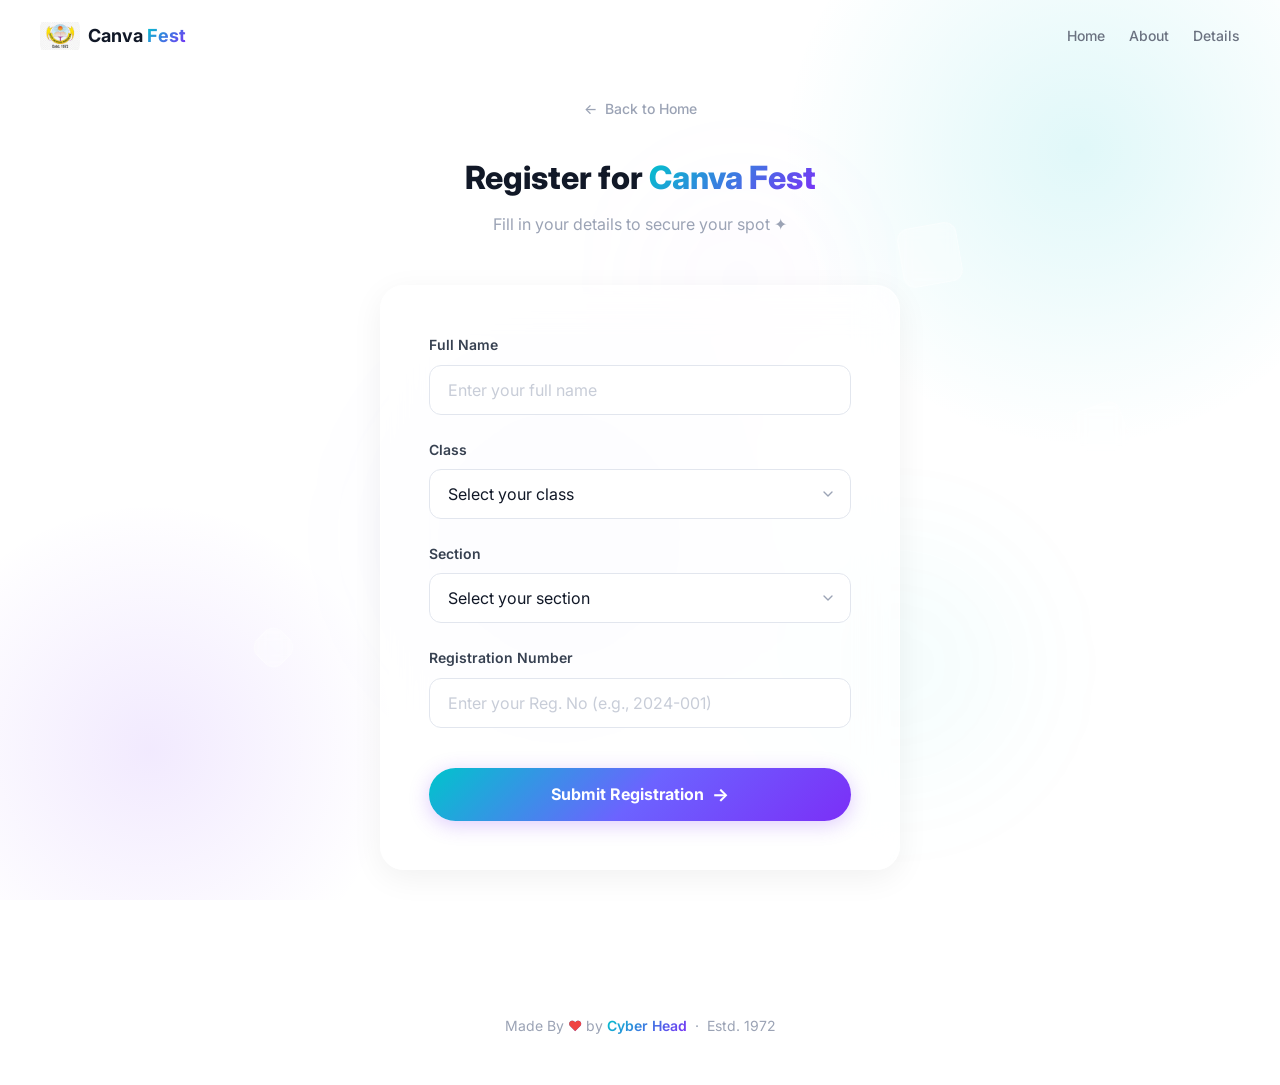
==== register.html @ a8e180ab "First Step, Uploaded Files on Git" ====
<!DOCTYPE html>
<html lang="en">
<head>
  <meta charset="UTF-8">
  <meta name="viewport" content="width=device-width, initial-scale=1.0">
  <meta name="description" content="Register for Canva Fest 2026. Fill in your details and secure your spot in the biggest design event of the year.">
  <title>Register — Canva Fest 2026</title>
  <link rel="icon" href="assets/Canva.png" type="image/png">
  <link rel="stylesheet" href="style.css">
</head>
<body>

  
  <div class="skeleton-wrapper" id="skeletonLoader">
    <div class="skeleton-pulse">
      <div class="skeleton-logo"></div>
    </div>
    <div class="skeleton-bar skeleton-bar--lg"></div>
    <div class="skeleton-bar skeleton-bar--md"></div>
    <div class="skeleton-bar skeleton-bar--sm"></div>
  </div>

  
  <div class="mesh-bg">
    <div class="mesh-orb mesh-orb--1"></div>
    <div class="mesh-orb mesh-orb--2"></div>
    <div class="mesh-orb mesh-orb--3"></div>
  </div>

  <div class="glass-shards">
    <div class="glass-shard glass-shard--1"></div>
    <div class="glass-shard glass-shard--2"></div>
    <div class="glass-shard glass-shard--3"></div>
    <div class="glass-shard glass-shard--4"></div>
    <div class="glass-shard glass-shard--5"></div>
  </div>

  
  <nav class="nav" id="mainNav">
    <div class="nav__inner">
      <a href="index.html" class="nav__brand">
        <img src="assets/Logo.png" alt="School Logo" class="nav__logo">
        <div class="nav__title">Canva <span>Fest</span></div>
      </a>
      <ul class="nav__links">
        <li><a href="index.html" class="nav__link">Home</a></li>
        <li><a href="index.html#about" class="nav__link">About</a></li>
        <li><a href="index.html#details" class="nav__link">Details</a></li>
      </ul>
    </div>
  </nav>

  
  <section class="register-page">
    <div class="register__container">

      
      <div class="register__header fade-in">
        <a href="index.html" class="register__back">
          <span class="register__back-icon">←</span>
          Back to Home
        </a>
        <h1 class="register__title">Register for <span style="background: var(--canva-gradient-text); -webkit-background-clip: text; -webkit-text-fill-color: transparent; background-clip: text;">Canva Fest</span></h1>
        <p class="register__subtitle">Fill in your details to secure your spot ✦</p>
      </div>

      
      <div class="glass-card glass-card--strong register__form-card fade-in fade-in-delay-1" id="formCard">
        <form id="registerForm" novalidate>

          
          <div class="form-group">
            <label class="form-group__label" for="studentName">Full Name</label>
            <input 
              type="text" 
              id="studentName" 
              class="form-group__input" 
              placeholder="Enter your full name"
              autocomplete="name"
              required
            >
            <p class="form-group__error" id="nameError">Please enter your full name</p>
          </div>

          
          <div class="form-group">
            <label class="form-group__label" for="studentClass">Class</label>
            <select id="studentClass" class="form-group__select" required>
              <option value="">Select your class</option>
              <option value="6">Class 6</option>
              <option value="7">Class 7</option>
              <option value="8">Class 8</option>
              <option value="9">Class 9</option>
              <option value="10">Class 10</option>
              <option value="11">Class 11</option>
              <option value="12">Class 12</option>
            </select>
            <p class="form-group__error" id="classError">Please select your class</p>
          </div>

          
          <div class="form-group">
            <label class="form-group__label" for="studentSection">Section</label>
            <select id="studentSection" class="form-group__select" required>
              <option value="">Select your section</option>
              <option value="A">Section A</option>
              <option value="B">Section B</option>
              <option value="C">Section C</option>
              <option value="D">Section D</option>
            </select>
            <p class="form-group__error" id="sectionError">Please select your section</p>
          </div>

          
          <div class="form-group">
            <label class="form-group__label" for="studentRegNo">Registration Number</label>
            <input 
              type="text" 
              id="studentRegNo" 
              class="form-group__input" 
              placeholder="Enter your Reg. No (e.g., 2024-001)"
              required
            >
            <p class="form-group__error" id="regNoError">Please enter your registration number</p>
          </div>

          
          <button type="submit" class="btn btn--primary btn--submit" id="submitBtn">
            Submit Registration
            <span class="btn__icon">→</span>
          </button>

        </form>
      </div>

      
      <div class="glass-card glass-card--strong success-card" id="successCard">
        <div class="success__checkmark">✓</div>
        <h2 class="success__title">You're Registered! 🎉</h2>
        <p class="success__message">
          Welcome aboard! Your registration for Canva Fest 2026 has been recorded. 
          Get ready to unleash your creativity.
        </p>

        <div class="success__details">
          <div class="success__detail-row">
            <span class="success__detail-label">Name</span>
            <span class="success__detail-value" id="successName">—</span>
          </div>
          <div class="success__detail-row">
            <span class="success__detail-label">Class</span>
            <span class="success__detail-value" id="successClass">—</span>
          </div>
          <div class="success__detail-row">
            <span class="success__detail-label">Section</span>
            <span class="success__detail-value" id="successSection">—</span>
          </div>
          <div class="success__detail-row">
            <span class="success__detail-label">Reg. No</span>
            <span class="success__detail-value" id="successRegNo">—</span>
          </div>
        </div>

        <a href="index.html" class="btn btn--glass" style="width: 100%; justify-content: center;">
          ← Back to Home
        </a>
      </div>

    </div>
  </section>

  
  <footer class="footer" style="margin-top: 0;">
    <p class="footer__text">
      Made By <span class="heart">♥</span> by <span>Cyber Head</span> &nbsp;·&nbsp; Estd. 1972
    </p>
  </footer>

  <script src="script.js"></script>
</body>
</html>
---- style.css ----
@import url('https://fonts.googleapis.com/css2?family=Inter:wght@300;400;500;600;700;800;900&display=swap');

:root {
  
  --white: #ffffff;
  --white-soft: #f8f9fc;
  --white-muted: #eef1f6;
  --gray-100: #f1f3f8;
  --gray-200: #e2e6ee;
  --gray-300: #c8cdd8;
  --gray-400: #9ba3b5;
  --gray-500: #6b7280;
  --gray-700: #374151;
  --gray-900: #111827;

  --canva-teal: #00c4cc;
  --canva-cyan: #23b5d3;
  --canva-blue: #6c63ff;
  --canva-purple: #7b2ff7;
  --canva-violet: #8b5cf6;
  --canva-pink: #c084fc;
  --canva-gradient: linear-gradient(135deg, #00c4cc 0%, #6c63ff 50%, #7b2ff7 100%);
  --canva-gradient-soft: linear-gradient(135deg, rgba(0, 196, 204, 0.15) 0%, rgba(108, 99, 255, 0.15) 50%, rgba(123, 47, 247, 0.15) 100%);
  --canva-gradient-text: linear-gradient(135deg, #00c4cc 0%, #7b2ff7 100%);

  
  --glass-bg: rgba(255, 255, 255, 0.45);
  --glass-bg-strong: rgba(255, 255, 255, 0.65);
  --glass-bg-subtle: rgba(255, 255, 255, 0.25);
  --glass-border: rgba(255, 255, 255, 0.5);
  --glass-border-strong: rgba(255, 255, 255, 0.7);
  --glass-shadow: 0 8px 32px rgba(0, 0, 0, 0.06);
  --glass-shadow-lg: 0 16px 48px rgba(0, 0, 0, 0.08);
  --glass-shadow-xl: 0 24px 64px rgba(0, 0, 0, 0.1);
  --glass-blur: blur(20px);
  --glass-blur-strong: blur(30px);

  
  --space-xs: 0.25rem;
  --space-sm: 0.5rem;
  --space-md: 1rem;
  --space-lg: 1.5rem;
  --space-xl: 2rem;
  --space-2xl: 3rem;
  --space-3xl: 4rem;
  --space-4xl: 6rem;

  
  --radius-sm: 8px;
  --radius-md: 12px;
  --radius-lg: 16px;
  --radius-xl: 24px;
  --radius-2xl: 32px;
  --radius-full: 9999px;

  
  --transition-fast: 0.2s cubic-bezier(0.4, 0, 0.2, 1);
  --transition-base: 0.3s cubic-bezier(0.4, 0, 0.2, 1);
  --transition-slow: 0.5s cubic-bezier(0.4, 0, 0.2, 1);
  --transition-spring: 0.6s cubic-bezier(0.34, 1.56, 0.64, 1);

  
  --font-family: 'Inter', -apple-system, BlinkMacSystemFont, 'Segoe UI', sans-serif;
  --font-size-xs: 0.75rem;
  --font-size-sm: 0.875rem;
  --font-size-base: 1rem;
  --font-size-lg: 1.125rem;
  --font-size-xl: 1.25rem;
  --font-size-2xl: 1.5rem;
  --font-size-3xl: 2rem;
  --font-size-4xl: 2.5rem;
  --font-size-5xl: 3.5rem;
  --font-size-6xl: 4.5rem;
}

*,
*::before,
*::after {
  box-sizing: border-box;
  margin: 0;
  padding: 0;
}

html {
  scroll-behavior: smooth;
  -webkit-font-smoothing: antialiased;
  -moz-osx-font-smoothing: grayscale;
}

body {
  font-family: var(--font-family);
  font-size: var(--font-size-base);
  line-height: 1.6;
  color: var(--gray-700);
  background: var(--white);
  overflow-x: hidden;
  min-height: 100vh;
}

img {
  max-width: 100%;
  height: auto;
  display: block;
}

a {
  text-decoration: none;
  color: inherit;
  transition: color var(--transition-fast);
}

button {
  font-family: var(--font-family);
  cursor: pointer;
  border: none;
  outline: none;
}

input, select, textarea {
  font-family: var(--font-family);
  outline: none;
}

.mesh-bg {
  position: fixed;
  inset: 0;
  z-index: -2;
  background: var(--white);
  overflow: hidden;
}

.mesh-bg::before {
  content: '';
  position: absolute;
  width: 600px;
  height: 600px;
  border-radius: 50%;
  background: radial-gradient(circle, rgba(0, 196, 204, 0.12) 0%, transparent 70%);
  top: -150px;
  right: -100px;
  animation: meshFloat1 20s ease-in-out infinite;
}

.mesh-bg::after {
  content: '';
  position: absolute;
  width: 500px;
  height: 500px;
  border-radius: 50%;
  background: radial-gradient(circle, rgba(123, 47, 247, 0.1) 0%, transparent 70%);
  bottom: -100px;
  left: -100px;
  animation: meshFloat2 25s ease-in-out infinite;
}

.mesh-orb {
  position: absolute;
  border-radius: 50%;
  filter: blur(60px);
  opacity: 0.5;
  animation: meshFloat3 18s ease-in-out infinite;
}

.mesh-orb--1 {
  width: 350px;
  height: 350px;
  background: rgba(108, 99, 255, 0.08);
  top: 40%;
  left: 30%;
}

.mesh-orb--2 {
  width: 250px;
  height: 250px;
  background: rgba(0, 196, 204, 0.08);
  top: 60%;
  right: 20%;
  animation-delay: -5s;
  animation-duration: 22s;
}

.mesh-orb--3 {
  width: 200px;
  height: 200px;
  background: rgba(192, 132, 252, 0.06);
  top: 20%;
  left: 50%;
  animation-delay: -10s;
  animation-duration: 28s;
}

@keyframes meshFloat1 {
  0%, 100% { transform: translate(0, 0) scale(1); }
  33% { transform: translate(50px, 80px) scale(1.1); }
  66% { transform: translate(-30px, 40px) scale(0.95); }
}

@keyframes meshFloat2 {
  0%, 100% { transform: translate(0, 0) scale(1); }
  33% { transform: translate(-40px, -60px) scale(1.05); }
  66% { transform: translate(60px, -20px) scale(0.9); }
}

@keyframes meshFloat3 {
  0%, 100% { transform: translate(0, 0); }
  25% { transform: translate(30px, -40px); }
  50% { transform: translate(-20px, 30px); }
  75% { transform: translate(40px, 20px); }
}

.glass-shards {
  position: fixed;
  inset: 0;
  z-index: -1;
  pointer-events: none;
  overflow: hidden;
}

.glass-shard {
  position: absolute;
  background: rgba(255, 255, 255, 0.3);
  backdrop-filter: blur(8px);
  -webkit-backdrop-filter: blur(8px);
  border: 1px solid rgba(255, 255, 255, 0.4);
  border-radius: var(--radius-md);
}

.glass-shard--1 {
  width: 80px;
  height: 80px;
  top: 15%;
  left: 8%;
  transform: rotate(15deg);
  animation: shardFloat 12s ease-in-out infinite;
}

.glass-shard--2 {
  width: 50px;
  height: 50px;
  top: 45%;
  right: 12%;
  transform: rotate(-20deg);
  animation: shardFloat 15s ease-in-out infinite reverse;
  animation-delay: -3s;
}

.glass-shard--3 {
  width: 35px;
  height: 35px;
  top: 70%;
  left: 20%;
  transform: rotate(45deg);
  animation: shardFloat 10s ease-in-out infinite;
  animation-delay: -6s;
}

.glass-shard--4 {
  width: 60px;
  height: 60px;
  top: 25%;
  right: 25%;
  transform: rotate(-10deg);
  animation: shardFloat 18s ease-in-out infinite reverse;
  animation-delay: -2s;
}

.glass-shard--5 {
  width: 45px;
  height: 45px;
  bottom: 20%;
  right: 8%;
  transform: rotate(30deg);
  animation: shardFloat 14s ease-in-out infinite;
  animation-delay: -8s;
}

@keyframes shardFloat {
  0%, 100% { transform: translateY(0) rotate(15deg); opacity: 0.3; }
  50% { transform: translateY(-30px) rotate(25deg); opacity: 0.6; }
}

.glass-card {
  background: var(--glass-bg);
  backdrop-filter: var(--glass-blur);
  -webkit-backdrop-filter: var(--glass-blur);
  border: 1px solid var(--glass-border);
  border-radius: var(--radius-xl);
  box-shadow: var(--glass-shadow);
  transition: transform var(--transition-base), box-shadow var(--transition-base);
}

.glass-card:hover {
  transform: translateY(-4px);
  box-shadow: var(--glass-shadow-lg);
}

.glass-card--strong {
  background: var(--glass-bg-strong);
  border-color: var(--glass-border-strong);
}

.glass-card--subtle {
  background: var(--glass-bg-subtle);
}

.skeleton-wrapper {
  position: fixed;
  inset: 0;
  z-index: 9999;
  background: var(--white);
  display: flex;
  align-items: center;
  justify-content: center;
  flex-direction: column;
  gap: var(--space-xl);
  transition: opacity 0.6s ease, visibility 0.6s ease;
}

.skeleton-wrapper.loaded {
  opacity: 0;
  visibility: hidden;
  pointer-events: none;
}

.skeleton-logo {
  width: 80px;
  height: 80px;
  border-radius: var(--radius-xl);
  background: var(--gray-100);
  position: relative;
  overflow: hidden;
}

.skeleton-bar {
  height: 16px;
  border-radius: var(--radius-full);
  background: var(--gray-100);
  position: relative;
  overflow: hidden;
}

.skeleton-bar--lg {
  width: 280px;
}

.skeleton-bar--md {
  width: 200px;
}

.skeleton-bar--sm {
  width: 140px;
}

.skeleton-logo::after,
.skeleton-bar::after {
  content: '';
  position: absolute;
  inset: 0;
  background: linear-gradient(
    90deg,
    transparent 0%,
    rgba(0, 196, 204, 0.08) 40%,
    rgba(123, 47, 247, 0.08) 60%,
    transparent 100%
  );
  animation: shimmer 1.8s ease-in-out infinite;
}

@keyframes shimmer {
  0% { transform: translateX(-100%); }
  100% { transform: translateX(100%); }
}

.skeleton-pulse {
  width: 120px;
  height: 120px;
  border-radius: 50%;
  position: relative;
  display: flex;
  align-items: center;
  justify-content: center;
}

.skeleton-pulse::before,
.skeleton-pulse::after {
  content: '';
  position: absolute;
  border-radius: 50%;
  border: 2px solid var(--canva-teal);
  opacity: 0;
  animation: pulseRing 2s ease-out infinite;
}

.skeleton-pulse::before {
  inset: 0;
}

.skeleton-pulse::after {
  inset: -10px;
  animation-delay: 0.5s;
}

@keyframes pulseRing {
  0% { transform: scale(0.8); opacity: 0.8; }
  100% { transform: scale(1.3); opacity: 0; }
}

.nav {
  position: fixed;
  top: 0;
  left: 0;
  right: 0;
  z-index: 1000;
  padding: var(--space-md) var(--space-xl);
  transition: background var(--transition-base), backdrop-filter var(--transition-base), box-shadow var(--transition-base);
}

.nav.scrolled {
  background: var(--glass-bg-strong);
  backdrop-filter: var(--glass-blur);
  -webkit-backdrop-filter: var(--glass-blur);
  border-bottom: 1px solid var(--glass-border);
  box-shadow: 0 4px 20px rgba(0, 0, 0, 0.04);
}

.nav__inner {
  max-width: 1200px;
  margin: 0 auto;
  display: flex;
  align-items: center;
  justify-content: space-between;
}

.nav__brand {
  display: flex;
  align-items: center;
  gap: var(--space-sm);
}

.nav__logo {
  width: 40px;
  height: 40px;
  border-radius: var(--radius-md);
  object-fit: contain;
}

.nav__title {
  font-size: var(--font-size-lg);
  font-weight: 700;
  color: var(--gray-900);
}

.nav__title span {
  background: var(--canva-gradient-text);
  -webkit-background-clip: text;
  -webkit-text-fill-color: transparent;
  background-clip: text;
}

.nav__links {
  display: flex;
  align-items: center;
  gap: var(--space-lg);
  list-style: none;
}

.nav__link {
  font-size: var(--font-size-sm);
  font-weight: 500;
  color: var(--gray-500);
  transition: color var(--transition-fast);
  position: relative;
}

.nav__link::after {
  content: '';
  position: absolute;
  bottom: -4px;
  left: 0;
  width: 0;
  height: 2px;
  background: var(--canva-gradient);
  border-radius: var(--radius-full);
  transition: width var(--transition-base);
}

.nav__link:hover {
  color: var(--gray-900);
}

.nav__link:hover::after {
  width: 100%;
}

.hero {
  min-height: 100vh;
  display: flex;
  align-items: center;
  justify-content: center;
  padding: var(--space-4xl) var(--space-xl);
  position: relative;
}

.hero__content {
  text-align: center;
  max-width: 700px;
  z-index: 1;
}

.hero__logos {
  display: flex;
  align-items: center;
  justify-content: center;
  gap: var(--space-lg);
  margin-bottom: var(--space-2xl);
}

.hero__logo-img {
  width: 72px;
  height: 72px;
  object-fit: contain;
  border-radius: var(--radius-lg);
  transition: transform var(--transition-spring);
}

.hero__logo-img:hover {
  transform: scale(1.1) rotate(-3deg);
}

.hero__logo-divider {
  width: 2px;
  height: 40px;
  background: var(--glass-border);
  border-radius: var(--radius-full);
}

.hero__badge {
  display: inline-flex;
  align-items: center;
  gap: var(--space-sm);
  padding: var(--space-xs) var(--space-md);
  background: var(--glass-bg);
  backdrop-filter: var(--glass-blur);
  -webkit-backdrop-filter: var(--glass-blur);
  border: 1px solid var(--glass-border);
  border-radius: var(--radius-full);
  font-size: var(--font-size-sm);
  font-weight: 500;
  color: var(--canva-purple);
  margin-bottom: var(--space-lg);
}

.hero__badge-dot {
  width: 8px;
  height: 8px;
  border-radius: 50%;
  background: var(--canva-teal);
  animation: dotPulse 2s ease-in-out infinite;
}

@keyframes dotPulse {
  0%, 100% { opacity: 1; transform: scale(1); }
  50% { opacity: 0.5; transform: scale(0.8); }
}

.hero__title {
  font-size: var(--font-size-6xl);
  font-weight: 900;
  line-height: 1.05;
  color: var(--gray-900);
  margin-bottom: var(--space-lg);
  letter-spacing: -0.03em;
}

.hero__title--gradient {
  background: var(--canva-gradient-text);
  -webkit-background-clip: text;
  -webkit-text-fill-color: transparent;
  background-clip: text;
}

.hero__subtitle {
  font-size: var(--font-size-lg);
  color: var(--gray-500);
  line-height: 1.7;
  margin-bottom: var(--space-2xl);
  max-width: 540px;
  margin-left: auto;
  margin-right: auto;
}

.btn {
  display: inline-flex;
  align-items: center;
  justify-content: center;
  gap: var(--space-sm);
  padding: 14px 32px;
  font-size: var(--font-size-base);
  font-weight: 600;
  border-radius: var(--radius-full);
  transition: all var(--transition-base);
  position: relative;
  overflow: hidden;
}

.btn--primary {
  background: var(--canva-gradient);
  color: var(--white);
  box-shadow: 0 4px 20px rgba(123, 47, 247, 0.25);
}

.btn--primary:hover {
  transform: translateY(-2px);
  box-shadow: 0 8px 30px rgba(123, 47, 247, 0.35);
}

.btn--primary:active {
  transform: translateY(0);
}

.btn--primary::after {
  content: '';
  position: absolute;
  width: 0;
  height: 0;
  border-radius: 50%;
  background: rgba(255, 255, 255, 0.25);
  transition: width 0.6s ease, height 0.6s ease, opacity 0.6s ease;
  transform: translate(-50%, -50%);
  opacity: 0;
}

.btn--primary.ripple::after {
  width: 300px;
  height: 300px;
  opacity: 0;
}

.btn--glass {
  background: var(--glass-bg-strong);
  backdrop-filter: var(--glass-blur);
  -webkit-backdrop-filter: var(--glass-blur);
  border: 1px solid var(--glass-border);
  color: var(--gray-700);
}

.btn--glass:hover {
  background: var(--glass-bg);
  transform: translateY(-2px);
  box-shadow: var(--glass-shadow);
}

.btn__icon {
  font-size: var(--font-size-lg);
  transition: transform var(--transition-fast);
}

.btn:hover .btn__icon {
  transform: translateX(3px);
}

.section {
  padding: var(--space-4xl) var(--space-xl);
  max-width: 1200px;
  margin: 0 auto;
}

.section__header {
  text-align: center;
  margin-bottom: var(--space-3xl);
}

.section__label {
  display: inline-flex;
  align-items: center;
  gap: var(--space-sm);
  padding: var(--space-xs) var(--space-md);
  background: var(--canva-gradient-soft);
  border-radius: var(--radius-full);
  font-size: var(--font-size-sm);
  font-weight: 600;
  color: var(--canva-purple);
  margin-bottom: var(--space-md);
  border: 1px solid rgba(123, 47, 247, 0.1);
}

.section__title {
  font-size: var(--font-size-4xl);
  font-weight: 800;
  color: var(--gray-900);
  line-height: 1.2;
  letter-spacing: -0.02em;
}

.section__description {
  font-size: var(--font-size-lg);
  color: var(--gray-500);
  max-width: 560px;
  margin: var(--space-md) auto 0;
  line-height: 1.7;
}

.about__card {
  padding: var(--space-3xl);
  display: flex;
  align-items: center;
  gap: var(--space-3xl);
}

.about__image-wrapper {
  flex-shrink: 0;
  width: 200px;
  height: 200px;
  display: flex;
  align-items: center;
  justify-content: center;
  background: var(--canva-gradient-soft);
  border-radius: var(--radius-2xl);
  border: 1px solid rgba(0, 196, 204, 0.15);
}

.about__image {
  width: 140px;
  height: 140px;
  object-fit: contain;
}

.about__text {
  flex: 1;
}

.about__text h3 {
  font-size: var(--font-size-2xl);
  font-weight: 700;
  color: var(--gray-900);
  margin-bottom: var(--space-md);
}

.about__text p {
  color: var(--gray-500);
  line-height: 1.8;
  margin-bottom: var(--space-md);
}

.about__text p:last-child {
  margin-bottom: 0;
}

.details__grid {
  display: grid;
  grid-template-columns: repeat(auto-fit, minmax(250px, 1fr));
  gap: var(--space-lg);
}

.detail-card {
  padding: var(--space-2xl);
  text-align: center;
}

.detail-card__icon {
  width: 56px;
  height: 56px;
  border-radius: var(--radius-lg);
  background: var(--canva-gradient-soft);
  display: flex;
  align-items: center;
  justify-content: center;
  font-size: 24px;
  margin: 0 auto var(--space-lg);
  border: 1px solid rgba(0, 196, 204, 0.12);
}

.detail-card__title {
  font-size: var(--font-size-sm);
  font-weight: 600;
  color: var(--gray-400);
  text-transform: uppercase;
  letter-spacing: 0.08em;
  margin-bottom: var(--space-sm);
}

.detail-card__value {
  font-size: var(--font-size-xl);
  font-weight: 700;
  color: var(--gray-900);
}

.teammates__card {
  padding: var(--space-3xl);
  display: flex;
  align-items: center;
  gap: var(--space-3xl);
  flex-direction: row-reverse;
}

.teammates__image-wrapper {
  flex-shrink: 0;
  width: 220px;
  display: flex;
  align-items: center;
  justify-content: center;
}

.teammates__image {
  width: 200px;
  height: auto;
  filter: drop-shadow(0 8px 24px rgba(0, 0, 0, 0.08));
  transition: transform var(--transition-spring);
}

.teammates__image:hover {
  transform: scale(1.05);
}

.teammates__text {
  flex: 1;
}

.teammates__text h3 {
  font-size: var(--font-size-2xl);
  font-weight: 700;
  color: var(--gray-900);
  margin-bottom: var(--space-md);
}

.teammates__text p {
  color: var(--gray-500);
  line-height: 1.8;
  margin-bottom: var(--space-xl);
}

.footer {
  padding: var(--space-2xl) var(--space-xl);
  text-align: center;
  border-top: 1px solid var(--glass-border);
  margin-top: var(--space-4xl);
}

.footer__text {
  font-size: var(--font-size-sm);
  color: var(--gray-400);
}

.footer__text span {
  background: var(--canva-gradient-text);
  -webkit-background-clip: text;
  -webkit-text-fill-color: transparent;
  background-clip: text;
  font-weight: 600;
}

.footer__text .heart {
  color: #ef4444;
  -webkit-text-fill-color: #ef4444;
  display: inline;
  animation: heartbeat 1.5s ease-in-out infinite;
}

@keyframes heartbeat {
  0%, 100% { transform: scale(1); }
  50% { transform: scale(1.15); }
}

.register-page {
  min-height: 100vh;
  display: flex;
  align-items: center;
  justify-content: center;
  padding: var(--space-4xl) var(--space-xl);
}

.register__container {
  width: 100%;
  max-width: 520px;
}

.register__header {
  text-align: center;
  margin-bottom: var(--space-2xl);
}

.register__back {
  display: inline-flex;
  align-items: center;
  gap: var(--space-sm);
  font-size: var(--font-size-sm);
  font-weight: 500;
  color: var(--gray-400);
  margin-bottom: var(--space-xl);
  transition: color var(--transition-fast);
}

.register__back:hover {
  color: var(--gray-700);
}

.register__back-icon {
  transition: transform var(--transition-fast);
}

.register__back:hover .register__back-icon {
  transform: translateX(-3px);
}

.register__title {
  font-size: var(--font-size-3xl);
  font-weight: 800;
  color: var(--gray-900);
  margin-bottom: var(--space-sm);
}

.register__subtitle {
  font-size: var(--font-size-base);
  color: var(--gray-400);
}

.register__form-card {
  padding: var(--space-2xl);
}

.form-group {
  margin-bottom: var(--space-lg);
}

.form-group__label {
  display: block;
  font-size: var(--font-size-sm);
  font-weight: 600;
  color: var(--gray-700);
  margin-bottom: var(--space-sm);
}

.form-group__input {
  width: 100%;
  padding: 14px 18px;
  font-size: var(--font-size-base);
  color: var(--gray-900);
  background: rgba(255, 255, 255, 0.6);
  backdrop-filter: blur(10px);
  -webkit-backdrop-filter: blur(10px);
  border: 1.5px solid var(--gray-200);
  border-radius: var(--radius-md);
  transition: all var(--transition-fast);
}

.form-group__input::placeholder {
  color: var(--gray-300);
}

.form-group__input:focus {
  border-color: var(--canva-teal);
  box-shadow: 0 0 0 4px rgba(0, 196, 204, 0.1);
}

.form-group__input.error {
  border-color: #ef4444;
  box-shadow: 0 0 0 4px rgba(239, 68, 68, 0.1);
}

.form-group__error {
  font-size: var(--font-size-xs);
  color: #ef4444;
  margin-top: var(--space-xs);
  display: none;
}

.form-group__error.visible {
  display: block;
}

.form-group__select {
  width: 100%;
  padding: 14px 18px;
  font-size: var(--font-size-base);
  color: var(--gray-900);
  background: rgba(255, 255, 255, 0.6);
  backdrop-filter: blur(10px);
  -webkit-backdrop-filter: blur(10px);
  border: 1.5px solid var(--gray-200);
  border-radius: var(--radius-md);
  transition: all var(--transition-fast);
  appearance: none;
  background-image: url("data:image/svg+xml,%3Csvg xmlns='http://www.w3.org/2000/svg' width='16' height='16' viewBox='0 0 24 24' fill='none' stroke='%239ba3b5' stroke-width='2' stroke-linecap='round' stroke-linejoin='round'%3E%3Cpath d='M6 9l6 6 6-6'/%3E%3C/svg%3E");
  background-repeat: no-repeat;
  background-position: right 14px center;
  cursor: pointer;
}

.form-group__select:focus {
  border-color: var(--canva-teal);
  box-shadow: 0 0 0 4px rgba(0, 196, 204, 0.1);
}

.btn--submit {
  width: 100%;
  padding: 16px;
  margin-top: var(--space-md);
  font-size: var(--font-size-base);
  font-weight: 700;
}

.success-card {
  padding: var(--space-3xl);
  text-align: center;
  display: none;
}

.success-card.visible {
  display: block;
  animation: successFadeIn 0.6s ease;
}

@keyframes successFadeIn {
  from {
    opacity: 0;
    transform: translateY(20px) scale(0.95);
  }
  to {
    opacity: 1;
    transform: translateY(0) scale(1);
  }
}

.success__checkmark {
  width: 80px;
  height: 80px;
  border-radius: 50%;
  background: var(--canva-gradient);
  display: flex;
  align-items: center;
  justify-content: center;
  margin: 0 auto var(--space-xl);
  font-size: 36px;
  color: white;
  animation: checkmarkPop 0.5s var(--transition-spring);
}

@keyframes checkmarkPop {
  from { transform: scale(0); }
  to { transform: scale(1); }
}

.success__title {
  font-size: var(--font-size-2xl);
  font-weight: 800;
  color: var(--gray-900);
  margin-bottom: var(--space-sm);
}

.success__message {
  font-size: var(--font-size-base);
  color: var(--gray-500);
  margin-bottom: var(--space-xl);
  line-height: 1.7;
}

.success__details {
  background: var(--canva-gradient-soft);
  border-radius: var(--radius-lg);
  padding: var(--space-lg);
  margin-bottom: var(--space-xl);
  text-align: left;
  border: 1px solid rgba(0, 196, 204, 0.1);
}

.success__detail-row {
  display: flex;
  justify-content: space-between;
  padding: var(--space-sm) 0;
  border-bottom: 1px solid rgba(0, 0, 0, 0.04);
}

.success__detail-row:last-child {
  border-bottom: none;
}

.success__detail-label {
  font-size: var(--font-size-sm);
  color: var(--gray-400);
  font-weight: 500;
}

.success__detail-value {
  font-size: var(--font-size-sm);
  color: var(--gray-900);
  font-weight: 600;
}

.confetti-container {
  position: fixed;
  inset: 0;
  pointer-events: none;
  z-index: 10000;
  overflow: hidden;
}

.confetti-piece {
  position: absolute;
  width: 10px;
  height: 10px;
  top: -20px;
  animation: confettiFall linear forwards;
}

@keyframes confettiFall {
  0% {
    transform: translateY(0) rotateZ(0deg) rotateX(0deg);
    opacity: 1;
  }
  75% {
    opacity: 1;
  }
  100% {
    transform: translateY(100vh) rotateZ(720deg) rotateX(360deg);
    opacity: 0;
  }
}

.fade-in {
  opacity: 0;
  transform: translateY(30px);
  transition: opacity 0.7s ease, transform 0.7s ease;
}

.fade-in.visible {
  opacity: 1;
  transform: translateY(0);
}

.fade-in-delay-1 { transition-delay: 0.1s; }
.fade-in-delay-2 { transition-delay: 0.2s; }
.fade-in-delay-3 { transition-delay: 0.3s; }
.fade-in-delay-4 { transition-delay: 0.4s; }

@media (max-width: 768px) {
  .hero__title {
    font-size: var(--font-size-4xl);
  }

  .hero__subtitle {
    font-size: var(--font-size-base);
  }

  .section__title {
    font-size: var(--font-size-3xl);
  }

  .about__card {
    flex-direction: column;
    text-align: center;
    padding: var(--space-xl);
  }

  .about__image-wrapper {
    width: 150px;
    height: 150px;
  }

  .about__image {
    width: 100px;
    height: 100px;
  }

  .teammates__card {
    flex-direction: column;
    text-align: center;
    padding: var(--space-xl);
  }

  .teammates__image-wrapper {
    width: 160px;
  }

  .teammates__image {
    width: 150px;
  }

  .details__grid {
    grid-template-columns: 1fr 1fr;
  }

  .nav__links {
    display: none;
  }

  .register__form-card {
    padding: var(--space-lg);
  }

  .hero__logos {
    gap: var(--space-md);
  }

  .hero__logo-img {
    width: 56px;
    height: 56px;
  }
}

@media (max-width: 480px) {
  .hero__title {
    font-size: var(--font-size-3xl);
  }

  .details__grid {
    grid-template-columns: 1fr;
  }

  .section {
    padding: var(--space-3xl) var(--space-md);
  }
}

::-webkit-scrollbar {
  width: 8px;
}

::-webkit-scrollbar-track {
  background: var(--white-soft);
}

::-webkit-scrollbar-thumb {
  background: var(--gray-300);
  border-radius: var(--radius-full);
}

::-webkit-scrollbar-thumb:hover {
  background: var(--gray-400);
}
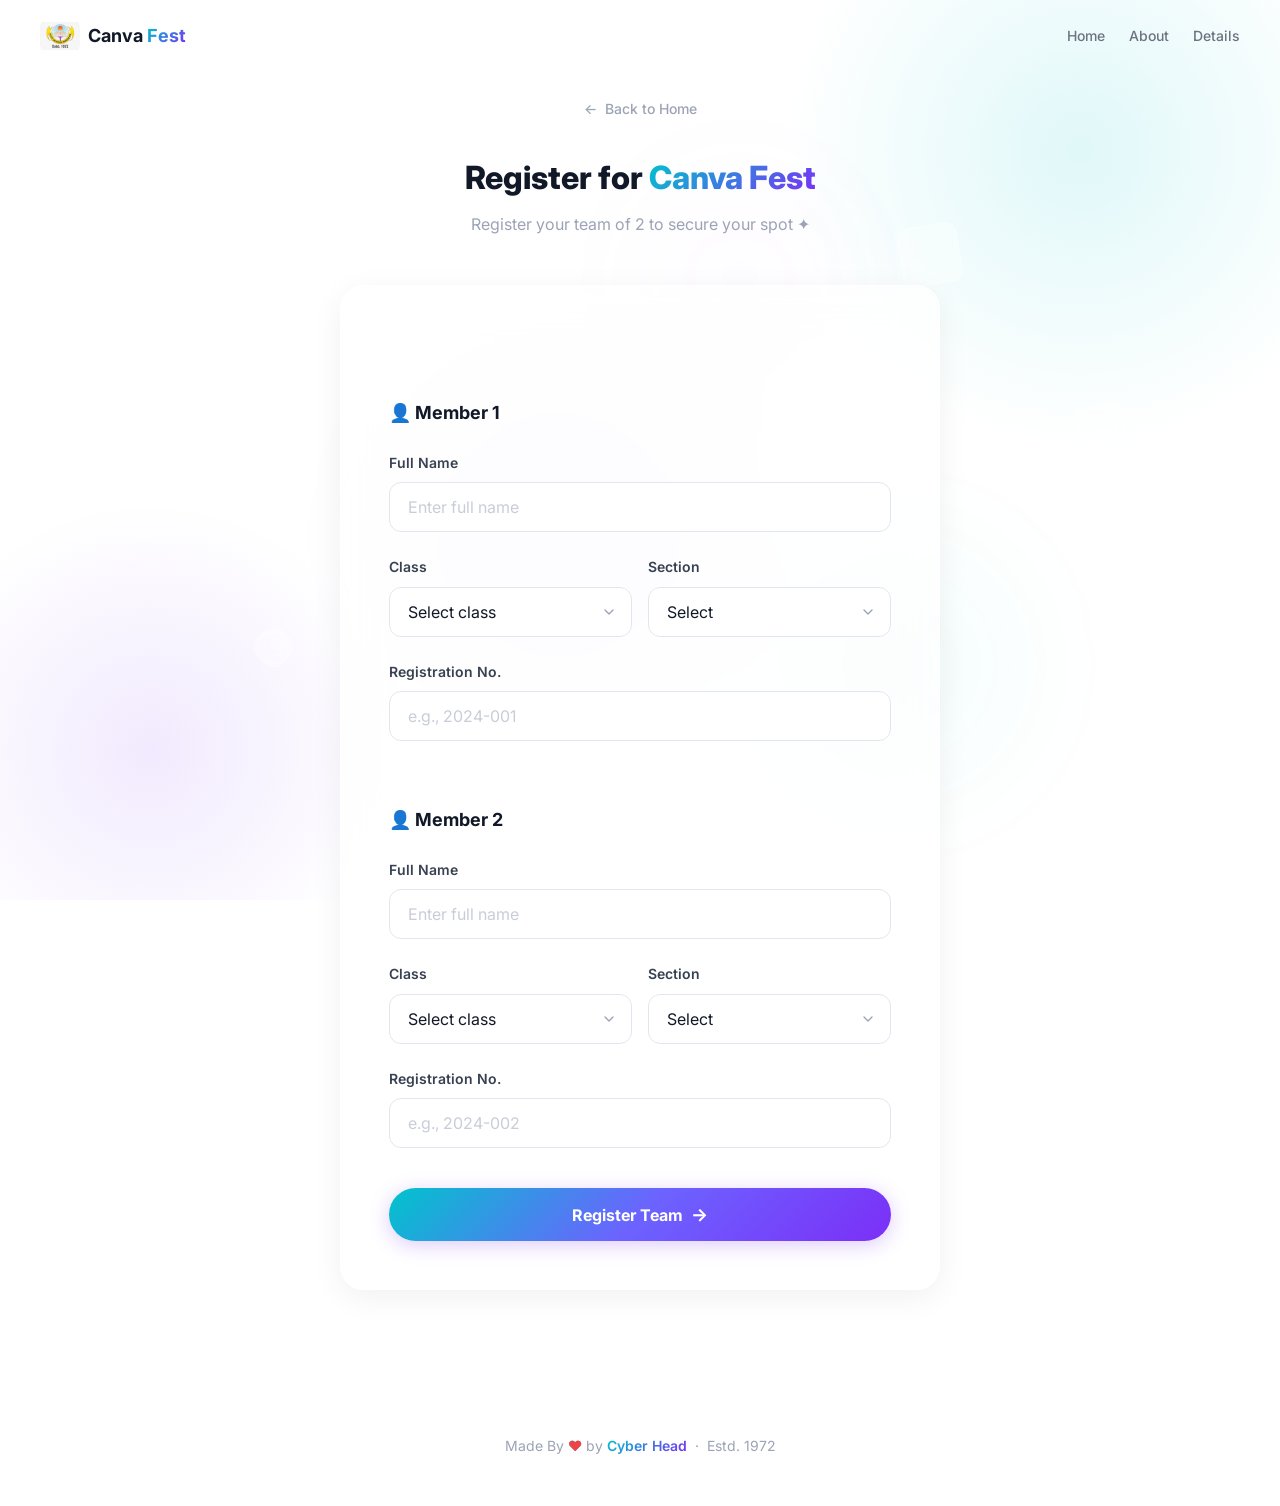
==== commit 8bb95c11: "Team registration form with Telegram Bot integration" ====
--- a/register.html
+++ b/register.html
@@ -61,103 +61,125 @@
           Back to Home
         </a>
         <h1 class="register__title">Register for <span style="background: var(--canva-gradient-text); -webkit-background-clip: text; -webkit-text-fill-color: transparent; background-clip: text;">Canva Fest</span></h1>
-        <p class="register__subtitle">Fill in your details to secure your spot ✦</p>
+        <p class="register__subtitle">Register your team of 2 to secure your spot ✦</p>
       </div>
 
-      
       <div class="glass-card glass-card--strong register__form-card fade-in fade-in-delay-1" id="formCard">
         <form id="registerForm" novalidate>
 
-          
-          <div class="form-group">
-            <label class="form-group__label" for="studentName">Full Name</label>
-            <input 
-              type="text" 
-              id="studentName" 
-              class="form-group__input" 
-              placeholder="Enter your full name"
-              autocomplete="name"
-              required
-            >
-            <p class="form-group__error" id="nameError">Please enter your full name</p>
-          </div>
-
-          
-          <div class="form-group">
-            <label class="form-group__label" for="studentClass">Class</label>
-            <select id="studentClass" class="form-group__select" required>
-              <option value="">Select your class</option>
-              <option value="6">Class 6</option>
-              <option value="7">Class 7</option>
-              <option value="8">Class 8</option>
-              <option value="9">Class 9</option>
-              <option value="10">Class 10</option>
-              <option value="11">Class 11</option>
-              <option value="12">Class 12</option>
-            </select>
-            <p class="form-group__error" id="classError">Please select your class</p>
-          </div>
-
-          
-          <div class="form-group">
-            <label class="form-group__label" for="studentSection">Section</label>
-            <select id="studentSection" class="form-group__select" required>
-              <option value="">Select your section</option>
-              <option value="A">Section A</option>
-              <option value="B">Section B</option>
-              <option value="C">Section C</option>
-              <option value="D">Section D</option>
-            </select>
-            <p class="form-group__error" id="sectionError">Please select your section</p>
-          </div>
-
-          
-          <div class="form-group">
-            <label class="form-group__label" for="studentRegNo">Registration Number</label>
-            <input 
-              type="text" 
-              id="studentRegNo" 
-              class="form-group__input" 
-              placeholder="Enter your Reg. No (e.g., 2024-001)"
-              required
-            >
-            <p class="form-group__error" id="regNoError">Please enter your registration number</p>
-          </div>
-
-          
+
+          <div class="team-member-section">
+            <div class="team-member-label">👤 Member 1</div>
+
+            <div class="form-group">
+              <label class="form-group__label" for="member1Name">Full Name</label>
+              <input type="text" id="member1Name" class="form-group__input" placeholder="Enter full name" required>
+              <p class="form-group__error">Please enter member 1's name</p>
+            </div>
+
+            <div class="form-row">
+              <div class="form-group">
+                <label class="form-group__label" for="member1Class">Class</label>
+                <select id="member1Class" class="form-group__select" required>
+                  <option value="">Select class</option>
+                  <option value="6">Class 6</option>
+                  <option value="7">Class 7</option>
+                  <option value="8">Class 8</option>
+                  <option value="9">Class 9</option>
+                  <option value="10">Class 10</option>
+                  <option value="11">Class 11</option>
+                  <option value="12">Class 12</option>
+                </select>
+                <p class="form-group__error">Select class</p>
+              </div>
+              <div class="form-group">
+                <label class="form-group__label" for="member1Section">Section</label>
+                <select id="member1Section" class="form-group__select" required>
+                  <option value="">Select</option>
+                  <option value="A">A</option>
+                  <option value="B">B</option>
+                  <option value="C">C</option>
+                  <option value="D">D</option>
+                </select>
+                <p class="form-group__error">Select section</p>
+              </div>
+            </div>
+
+            <div class="form-group">
+              <label class="form-group__label" for="member1RegNo">Registration No.</label>
+              <input type="text" id="member1RegNo" class="form-group__input" placeholder="e.g., 2024-001" required>
+              <p class="form-group__error">Please enter reg. number</p>
+            </div>
+          </div>
+
+          <div class="team-member-section">
+            <div class="team-member-label">👤 Member 2</div>
+
+            <div class="form-group">
+              <label class="form-group__label" for="member2Name">Full Name</label>
+              <input type="text" id="member2Name" class="form-group__input" placeholder="Enter full name" required>
+              <p class="form-group__error">Please enter member 2's name</p>
+            </div>
+
+            <div class="form-row">
+              <div class="form-group">
+                <label class="form-group__label" for="member2Class">Class</label>
+                <select id="member2Class" class="form-group__select" required>
+                  <option value="">Select class</option>
+                  <option value="6">Class 6</option>
+                  <option value="7">Class 7</option>
+                  <option value="8">Class 8</option>
+                  <option value="9">Class 9</option>
+                  <option value="10">Class 10</option>
+                  <option value="11">Class 11</option>
+                  <option value="12">Class 12</option>
+                </select>
+                <p class="form-group__error">Select class</p>
+              </div>
+              <div class="form-group">
+                <label class="form-group__label" for="member2Section">Section</label>
+                <select id="member2Section" class="form-group__select" required>
+                  <option value="">Select</option>
+                  <option value="A">A</option>
+                  <option value="B">B</option>
+                  <option value="C">C</option>
+                  <option value="D">D</option>
+                </select>
+                <p class="form-group__error">Select section</p>
+              </div>
+            </div>
+
+            <div class="form-group">
+              <label class="form-group__label" for="member2RegNo">Registration No.</label>
+              <input type="text" id="member2RegNo" class="form-group__input" placeholder="e.g., 2024-002" required>
+              <p class="form-group__error">Please enter reg. number</p>
+            </div>
+          </div>
+
           <button type="submit" class="btn btn--primary btn--submit" id="submitBtn">
-            Submit Registration
+            Register Team
             <span class="btn__icon">→</span>
           </button>
 
         </form>
       </div>
 
-      
       <div class="glass-card glass-card--strong success-card" id="successCard">
         <div class="success__checkmark">✓</div>
-        <h2 class="success__title">You're Registered! 🎉</h2>
+        <h2 class="success__title">Team Registered! 🎉</h2>
         <p class="success__message">
-          Welcome aboard! Your registration for Canva Fest 2026 has been recorded. 
-          Get ready to unleash your creativity.
+          Your team has been registered for Canva Fest 2026.
+          Get ready to unleash your creativity together!
         </p>
 
         <div class="success__details">
           <div class="success__detail-row">
-            <span class="success__detail-label">Name</span>
-            <span class="success__detail-value" id="successName">—</span>
+            <span class="success__detail-label">Member 1</span>
+            <span class="success__detail-value" id="successMember1">—</span>
           </div>
           <div class="success__detail-row">
-            <span class="success__detail-label">Class</span>
-            <span class="success__detail-value" id="successClass">—</span>
-          </div>
-          <div class="success__detail-row">
-            <span class="success__detail-label">Section</span>
-            <span class="success__detail-value" id="successSection">—</span>
-          </div>
-          <div class="success__detail-row">
-            <span class="success__detail-label">Reg. No</span>
-            <span class="success__detail-value" id="successRegNo">—</span>
+            <span class="success__detail-label">Member 2</span>
+            <span class="success__detail-value" id="successMember2">—</span>
           </div>
         </div>
 
--- a/style.css
+++ b/style.css
@@ -871,7 +871,7 @@
 
 .register__container {
   width: 100%;
-  max-width: 520px;
+  max-width: 600px;
 }
 
 .register__header {
@@ -916,6 +916,30 @@
 
 .register__form-card {
   padding: var(--space-2xl);
+}
+
+.team-member-section {
+  margin-top: var(--space-xl);
+  padding-top: var(--space-xl);
+  border-top: 1px solid var(--glass-border);
+}
+
+.team-member-label {
+  font-size: var(--font-size-lg);
+  font-weight: 700;
+  color: var(--gray-900);
+  margin-bottom: var(--space-lg);
+}
+
+.form-row {
+  display: grid;
+  grid-template-columns: 1fr 1fr;
+  gap: var(--space-md);
+}
+
+.form-group__select.error {
+  border-color: #ef4444;
+  box-shadow: 0 0 0 4px rgba(239, 68, 68, 0.1);
 }
 
 .form-group {
@@ -1187,6 +1211,10 @@
     padding: var(--space-lg);
   }
 
+  .form-row {
+    grid-template-columns: 1fr;
+  }
+
   .hero__logos {
     gap: var(--space-md);
   }
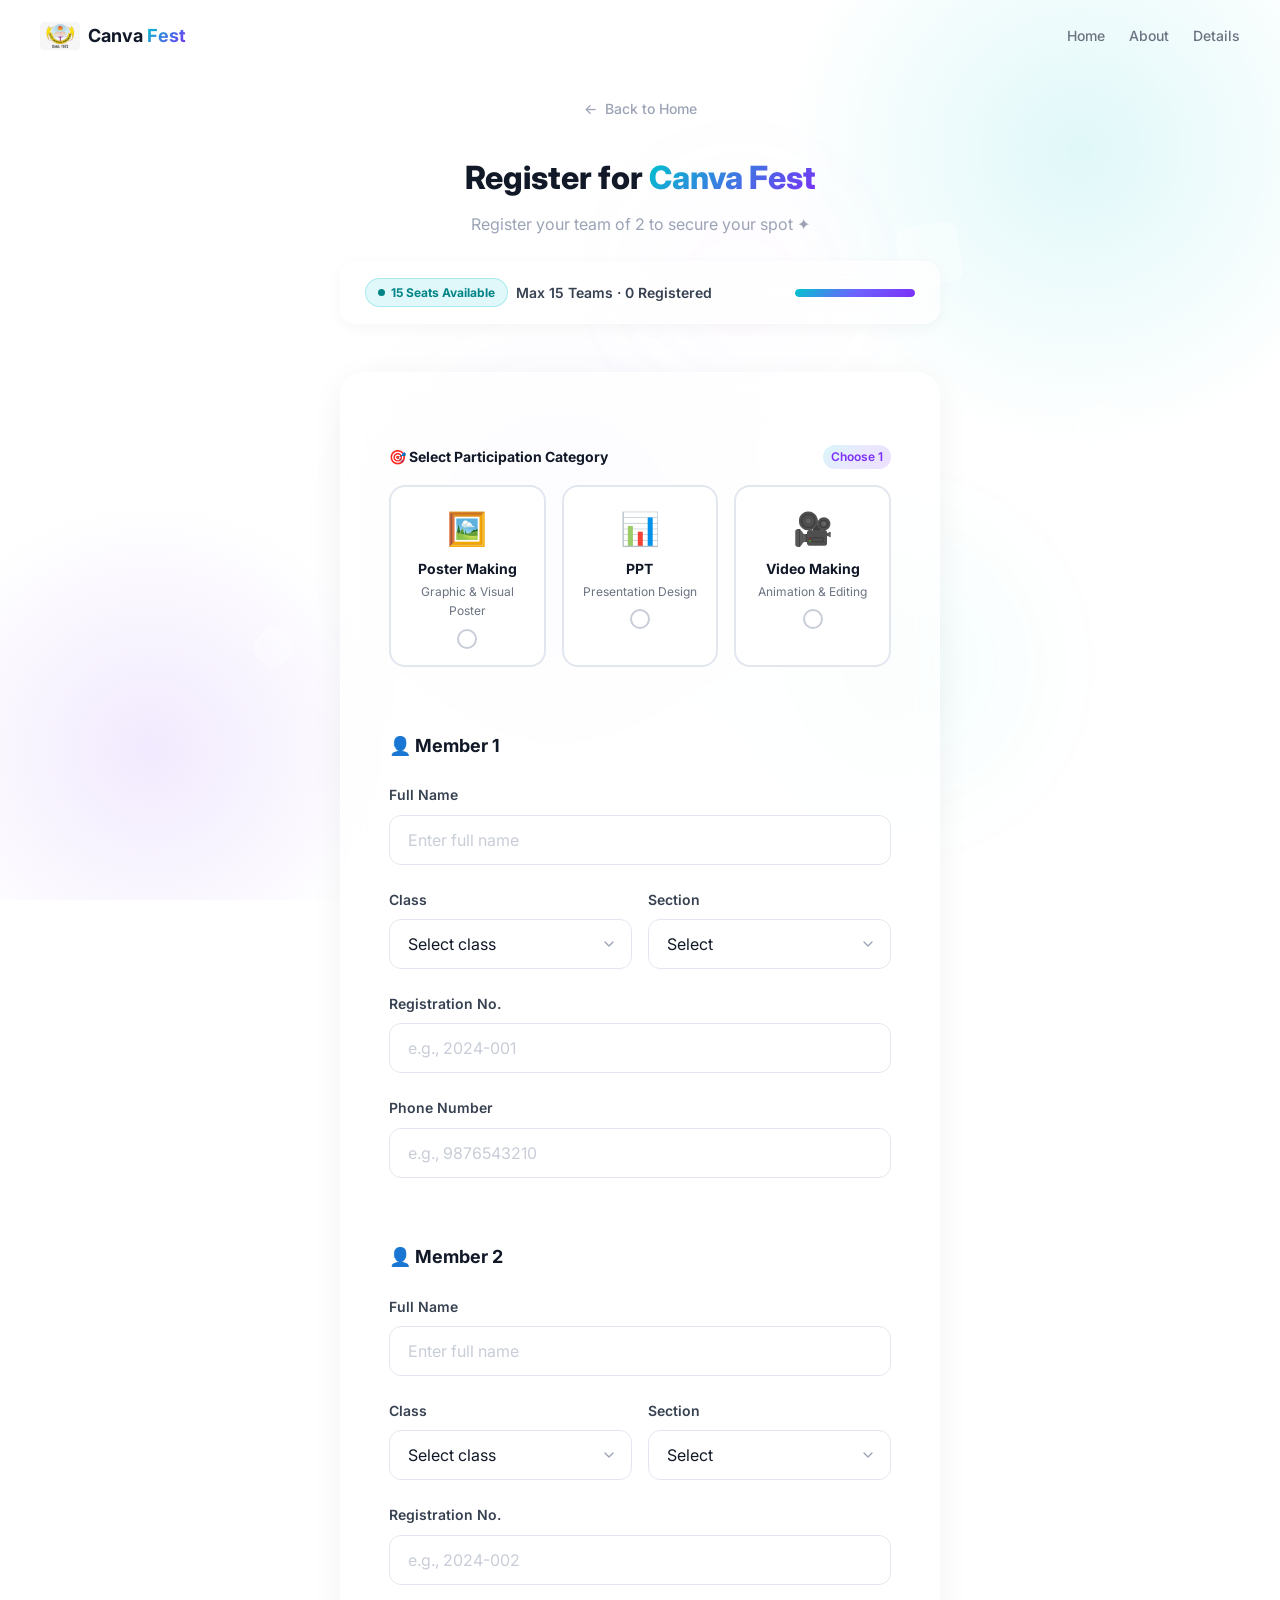
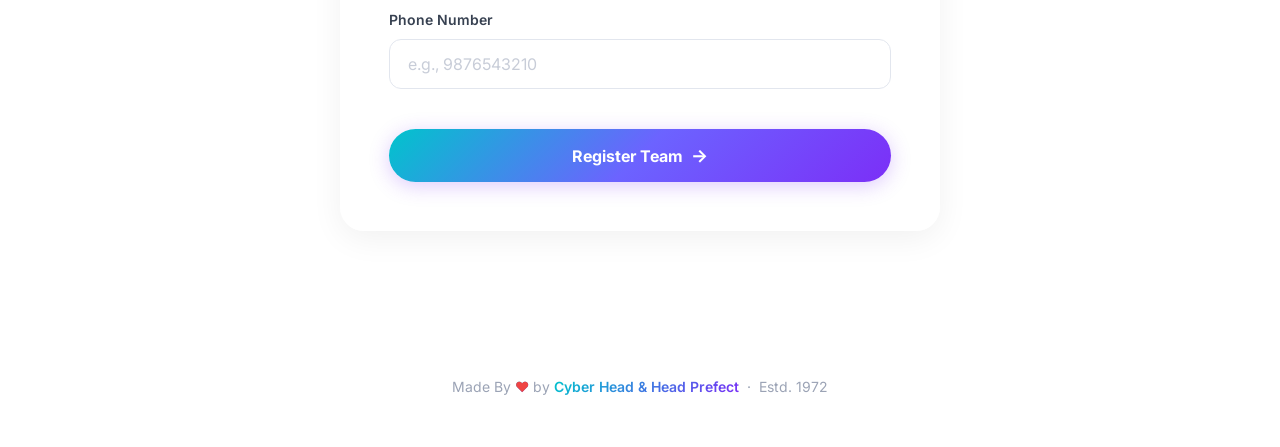
==== commit a563c74e: "Update" ====
--- a/register.html
+++ b/register.html
@@ -62,11 +62,61 @@
         </a>
         <h1 class="register__title">Register for <span style="background: var(--canva-gradient-text); -webkit-background-clip: text; -webkit-text-fill-color: transparent; background-clip: text;">Canva Fest</span></h1>
         <p class="register__subtitle">Register your team of 2 to secure your spot ✦</p>
+
+        <!-- Seats Availability Counter Banner -->
+        <div class="seats-banner" id="seatsBanner">
+          <div class="seats-info">
+            <span class="seats-badge" id="seatsBadge">
+              <span class="seats-badge__dot"></span>
+              <span id="seatsBadgeText">15 Seats Available</span>
+            </span>
+            <span class="seats-text" id="seatsText">Max 15 Teams</span>
+          </div>
+          <div class="seats-progress-track">
+            <div class="seats-progress-fill" id="seatsProgressFill" style="width: 100%;"></div>
+          </div>
+        </div>
       </div>
 
       <div class="glass-card glass-card--strong register__form-card fade-in fade-in-delay-1" id="formCard">
         <form id="registerForm" novalidate>
 
+          <!-- MCQ Category Selector -->
+          <div class="category-section">
+            <div class="category-section__title">
+              <span>🎯 Select Participation Category</span>
+              <span class="category-section__tag">Choose 1</span>
+            </div>
+            <p class="form-group__error" id="categoryError" style="margin-top: 4px;">Please select a category to participate</p>
+
+            <div class="mcq-grid" id="mcqGrid">
+
+              <label class="mcq-card">
+                <input type="radio" name="eventCategory" value="Poster Making">
+                <div class="mcq-card__icon">🖼️</div>
+                <div class="mcq-card__name">Poster Making</div>
+                <div class="mcq-card__desc">Graphic & Visual Poster</div>
+                <div class="mcq-card__radio-badge"></div>
+              </label>
+
+              <label class="mcq-card">
+                <input type="radio" name="eventCategory" value="PPT">
+                <div class="mcq-card__icon">📊</div>
+                <div class="mcq-card__name">PPT</div>
+                <div class="mcq-card__desc">Presentation Design</div>
+                <div class="mcq-card__radio-badge"></div>
+              </label>
+
+              <label class="mcq-card">
+                <input type="radio" name="eventCategory" value="Video Making">
+                <div class="mcq-card__icon">🎥</div>
+                <div class="mcq-card__name">Video Making</div>
+                <div class="mcq-card__desc">Animation & Editing</div>
+                <div class="mcq-card__radio-badge"></div>
+              </label>
+
+            </div>
+          </div>
 
           <div class="team-member-section">
             <div class="team-member-label">👤 Member 1</div>
@@ -110,6 +160,12 @@
               <input type="text" id="member1RegNo" class="form-group__input" placeholder="e.g., 2024-001" required>
               <p class="form-group__error">Please enter reg. number</p>
             </div>
+
+            <div class="form-group">
+              <label class="form-group__label" for="member1Phone">Phone Number</label>
+              <input type="tel" id="member1Phone" class="form-group__input" placeholder="e.g., 9876543210" maxlength="10" required>
+              <p class="form-group__error">Please enter a valid 10-digit phone number</p>
+            </div>
           </div>
 
           <div class="team-member-section">
@@ -154,6 +210,12 @@
               <input type="text" id="member2RegNo" class="form-group__input" placeholder="e.g., 2024-002" required>
               <p class="form-group__error">Please enter reg. number</p>
             </div>
+
+            <div class="form-group">
+              <label class="form-group__label" for="member2Phone">Phone Number</label>
+              <input type="tel" id="member2Phone" class="form-group__input" placeholder="e.g., 9876543210" maxlength="10" required>
+              <p class="form-group__error">Please enter a valid 10-digit phone number</p>
+            </div>
           </div>
 
           <button type="submit" class="btn btn--primary btn--submit" id="submitBtn">
@@ -174,12 +236,24 @@
 
         <div class="success__details">
           <div class="success__detail-row">
+            <span class="success__detail-label">Category</span>
+            <span class="success__detail-value" id="successCategory">—</span>
+          </div>
+          <div class="success__detail-row">
             <span class="success__detail-label">Member 1</span>
             <span class="success__detail-value" id="successMember1">—</span>
           </div>
           <div class="success__detail-row">
+            <span class="success__detail-label">Member 1 Phone</span>
+            <span class="success__detail-value" id="successMember1Phone">—</span>
+          </div>
+          <div class="success__detail-row">
             <span class="success__detail-label">Member 2</span>
             <span class="success__detail-value" id="successMember2">—</span>
+          </div>
+          <div class="success__detail-row">
+            <span class="success__detail-label">Member 2 Phone</span>
+            <span class="success__detail-value" id="successMember2Phone">—</span>
           </div>
         </div>
 
@@ -188,13 +262,31 @@
         </a>
       </div>
 
+      <!-- Registration Closed View -->
+      <div class="glass-card glass-card--strong closed-card" id="closedCard">
+        <div class="closed__icon">🔒</div>
+        <h2 class="closed__title">Registration Closed</h2>
+        <p class="closed__subtitle">
+          All 15 team spots for Canva Fest 2026 have been filled!
+        </p>
+
+        <div class="closed__contact-box">
+          <div class="closed__contact-title">Need Assistance or Want to Join?</div>
+          <div class="closed__contact-text">Connect to Cyber Head or Head Prefect</div>
+        </div>
+
+        <a href="index.html" class="btn btn--glass" style="width: 100%; justify-content: center;">
+          ← Back to Home
+        </a>
+      </div>
+
     </div>
   </section>
 
   
   <footer class="footer" style="margin-top: 0;">
     <p class="footer__text">
-      Made By <span class="heart">♥</span> by <span>Cyber Head</span> &nbsp;·&nbsp; Estd. 1972
+      Made By <span class="heart">♥</span> by <span>Cyber Head & Head Prefect</span> &nbsp;·&nbsp; Estd. 1972
     </p>
   </footer>
 
--- a/style.css
+++ b/style.css
@@ -785,6 +785,68 @@
   color: var(--gray-900);
 }
 
+/* Category Showcase Section Styles */
+.categories-showcase-grid {
+  display: grid;
+  grid-template-columns: repeat(auto-fit, minmax(280px, 1fr));
+  gap: var(--space-xl);
+}
+
+.cat-showcase-card {
+  padding: var(--space-2xl);
+  text-align: center;
+  position: relative;
+  overflow: hidden;
+  transition: transform var(--transition-base), box-shadow var(--transition-base);
+}
+
+.cat-showcase-card::before {
+  content: '';
+  position: absolute;
+  top: 0;
+  left: 0;
+  right: 0;
+  height: 4px;
+  background: var(--canva-gradient);
+  opacity: 0;
+  transition: opacity var(--transition-fast);
+}
+
+.cat-showcase-card:hover::before {
+  opacity: 1;
+}
+
+.cat-showcase-icon {
+  width: 68px;
+  height: 68px;
+  border-radius: var(--radius-xl);
+  background: var(--canva-gradient-soft);
+  display: flex;
+  align-items: center;
+  justify-content: center;
+  font-size: 32px;
+  margin: 0 auto var(--space-lg);
+  border: 1px solid rgba(0, 196, 204, 0.15);
+  transition: transform var(--transition-spring);
+}
+
+.cat-showcase-card:hover .cat-showcase-icon {
+  transform: scale(1.1) rotate(4deg);
+}
+
+.cat-showcase-title {
+  font-size: var(--font-size-xl);
+  font-weight: 800;
+  color: var(--gray-900);
+  margin-bottom: var(--space-sm);
+}
+
+.cat-showcase-desc {
+  font-size: var(--font-size-sm);
+  color: var(--gray-500);
+  line-height: 1.7;
+}
+
 .teammates__card {
   padding: var(--space-3xl);
   display: flex;
@@ -912,6 +974,271 @@
 .register__subtitle {
   font-size: var(--font-size-base);
   color: var(--gray-400);
+}
+
+/* Seats Counter Banner */
+.seats-banner {
+  background: var(--glass-bg-strong);
+  backdrop-filter: var(--glass-blur);
+  -webkit-backdrop-filter: var(--glass-blur);
+  border: 1px solid var(--glass-border-strong);
+  border-radius: var(--radius-lg);
+  padding: var(--space-md) var(--space-lg);
+  margin-top: var(--space-lg);
+  display: flex;
+  align-items: center;
+  justify-content: space-between;
+  gap: var(--space-md);
+  box-shadow: 0 4px 16px rgba(0, 0, 0, 0.04);
+}
+
+.seats-info {
+  display: flex;
+  align-items: center;
+  gap: var(--space-sm);
+}
+
+.seats-badge {
+  display: inline-flex;
+  align-items: center;
+  gap: 6px;
+  padding: 4px 12px;
+  background: rgba(0, 196, 204, 0.12);
+  border: 1px solid rgba(0, 196, 204, 0.25);
+  border-radius: var(--radius-full);
+  font-size: var(--font-size-xs);
+  font-weight: 700;
+  color: #028487;
+}
+
+.seats-badge--urgent {
+  background: rgba(239, 68, 68, 0.12);
+  border-color: rgba(239, 68, 68, 0.25);
+  color: #dc2626;
+}
+
+.seats-badge__dot {
+  width: 7px;
+  height: 7px;
+  border-radius: 50%;
+  background: currentColor;
+  animation: dotPulse 1.5s infinite;
+}
+
+.seats-text {
+  font-size: var(--font-size-sm);
+  font-weight: 600;
+  color: var(--gray-700);
+}
+
+.seats-progress-track {
+  width: 120px;
+  height: 8px;
+  background: rgba(0, 0, 0, 0.06);
+  border-radius: var(--radius-full);
+  overflow: hidden;
+}
+
+.seats-progress-fill {
+  height: 100%;
+  background: var(--canva-gradient);
+  border-radius: var(--radius-full);
+  transition: width 0.6s cubic-bezier(0.4, 0, 0.2, 1);
+}
+
+/* MCQ Category Selector Section */
+.category-section {
+  margin-top: var(--space-lg);
+  margin-bottom: var(--space-xl);
+}
+
+.category-section__title {
+  font-size: var(--font-size-sm);
+  font-weight: 700;
+  color: var(--gray-900);
+  margin-bottom: 4px;
+  display: flex;
+  align-items: center;
+  justify-content: space-between;
+}
+
+.category-section__tag {
+  font-size: var(--font-size-xs);
+  color: var(--canva-purple);
+  background: var(--canva-gradient-soft);
+  padding: 2px 8px;
+  border-radius: var(--radius-full);
+  font-weight: 600;
+}
+
+.mcq-grid {
+  display: grid;
+  grid-template-columns: repeat(3, 1fr);
+  gap: var(--space-md);
+  margin-top: var(--space-md);
+}
+
+@media (max-width: 600px) {
+  .mcq-grid {
+    grid-template-columns: 1fr;
+  }
+}
+
+.mcq-card {
+  position: relative;
+  cursor: pointer;
+  background: rgba(255, 255, 255, 0.55);
+  backdrop-filter: blur(12px);
+  -webkit-backdrop-filter: blur(12px);
+  border: 2px solid var(--gray-200);
+  border-radius: var(--radius-lg);
+  padding: var(--space-md);
+  transition: all var(--transition-base);
+  user-select: none;
+  display: flex;
+  flex-direction: column;
+  align-items: center;
+  text-align: center;
+}
+
+.mcq-card:hover {
+  border-color: var(--canva-teal);
+  background: rgba(255, 255, 255, 0.85);
+  transform: translateY(-3px);
+  box-shadow: 0 8px 24px rgba(0, 196, 204, 0.12);
+}
+
+.mcq-card input[type="radio"] {
+  position: absolute;
+  opacity: 0;
+  pointer-events: none;
+}
+
+.mcq-card__icon {
+  font-size: 2rem;
+  margin-bottom: var(--space-xs);
+  transition: transform var(--transition-spring);
+}
+
+.mcq-card:hover .mcq-card__icon {
+  transform: scale(1.15) rotate(3deg);
+}
+
+.mcq-card__name {
+  font-size: var(--font-size-sm);
+  font-weight: 700;
+  color: var(--gray-900);
+  margin-bottom: 2px;
+}
+
+.mcq-card__desc {
+  font-size: 0.75rem;
+  color: var(--gray-500);
+}
+
+.mcq-card__radio-badge {
+  margin-top: var(--space-sm);
+  width: 20px;
+  height: 20px;
+  border-radius: 50%;
+  border: 2px solid var(--gray-300);
+  display: flex;
+  align-items: center;
+  justify-content: center;
+  transition: all var(--transition-fast);
+}
+
+.mcq-card__radio-badge::after {
+  content: '';
+  width: 10px;
+  height: 10px;
+  border-radius: 50%;
+  background: var(--canva-purple);
+  transform: scale(0);
+  transition: transform var(--transition-spring);
+}
+
+/* Checked MCQ Card State */
+.mcq-card.selected {
+  border-color: var(--canva-purple);
+  background: linear-gradient(135deg, rgba(0, 196, 204, 0.08) 0%, rgba(123, 47, 247, 0.08) 100%);
+  box-shadow: 0 0 0 4px rgba(123, 47, 247, 0.15), 0 8px 24px rgba(123, 47, 247, 0.1);
+  transform: translateY(-2px);
+}
+
+.mcq-card.selected .mcq-card__radio-badge {
+  border-color: var(--canva-purple);
+}
+
+.mcq-card.selected .mcq-card__radio-badge::after {
+  transform: scale(1);
+}
+
+.mcq-card.error {
+  border-color: #ef4444;
+  animation: shake 0.4s ease;
+}
+
+/* Registration Closed Card */
+.closed-card {
+  padding: var(--space-3xl) var(--space-2xl);
+  text-align: center;
+  display: none;
+}
+
+.closed-card.visible {
+  display: block;
+  animation: successFadeIn 0.5s ease;
+}
+
+.closed__icon {
+  width: 76px;
+  height: 76px;
+  border-radius: 50%;
+  background: linear-gradient(135deg, rgba(239, 68, 68, 0.15), rgba(220, 38, 38, 0.05));
+  border: 1.5px solid rgba(239, 68, 68, 0.25);
+  display: flex;
+  align-items: center;
+  justify-content: center;
+  margin: 0 auto var(--space-lg);
+  font-size: 34px;
+}
+
+.closed__title {
+  font-size: var(--font-size-2xl);
+  font-weight: 800;
+  color: var(--gray-900);
+  margin-bottom: var(--space-sm);
+}
+
+.closed__subtitle {
+  font-size: var(--font-size-base);
+  color: var(--gray-500);
+  margin-bottom: var(--space-xl);
+  line-height: 1.6;
+}
+
+.closed__contact-box {
+  background: var(--canva-gradient-soft);
+  border: 1px dashed rgba(123, 47, 247, 0.3);
+  border-radius: var(--radius-lg);
+  padding: var(--space-lg);
+  margin-bottom: var(--space-xl);
+}
+
+.closed__contact-title {
+  font-size: var(--font-size-xs);
+  text-transform: uppercase;
+  letter-spacing: 0.08em;
+  font-weight: 700;
+  color: var(--canva-purple);
+  margin-bottom: var(--space-xs);
+}
+
+.closed__contact-text {
+  font-size: var(--font-size-lg);
+  font-weight: 800;
+  color: var(--gray-900);
 }
 
 .register__form-card {
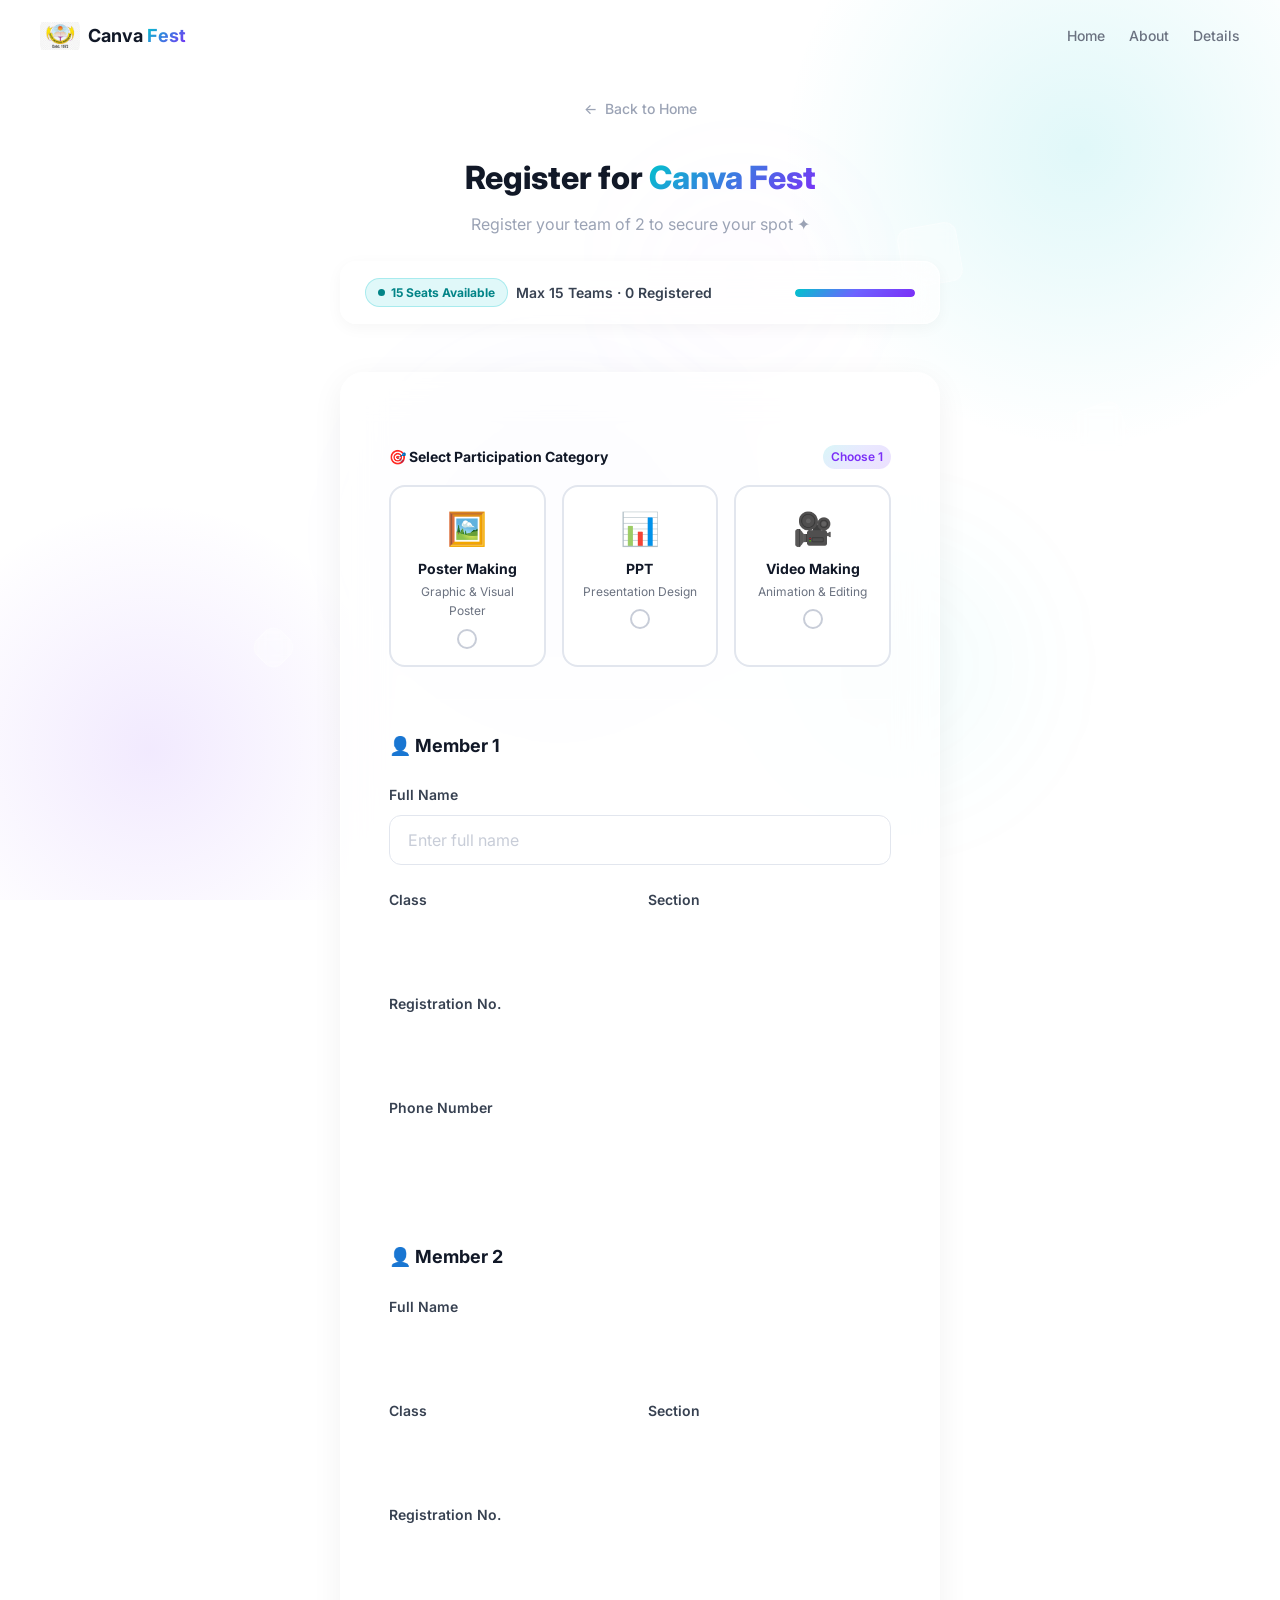
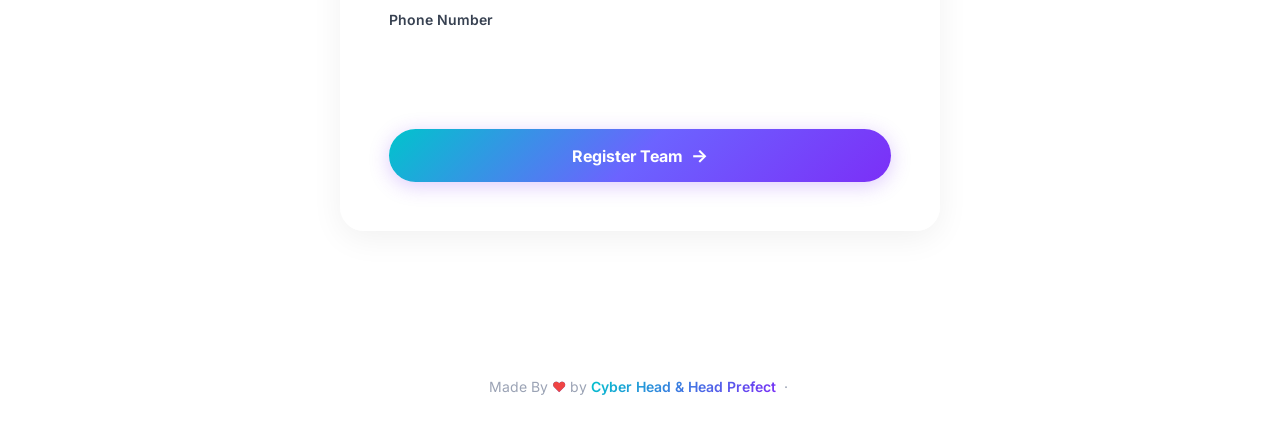
==== commit a17a5c1c: "Update footer text in register.html Removed the establishment year from the footer text." ====
--- a/register.html
+++ b/register.html
@@ -286,10 +286,10 @@
   
   <footer class="footer" style="margin-top: 0;">
     <p class="footer__text">
-      Made By <span class="heart">♥</span> by <span>Cyber Head & Head Prefect</span> &nbsp;·&nbsp; Estd. 1972
+      Made By <span class="heart">♥</span> by <span>Cyber Head & Head Prefect</span> &nbsp;·&nbsp; 
     </p>
   </footer>
 
   <script src="script.js"></script>
 </body>
-</html>+</html>
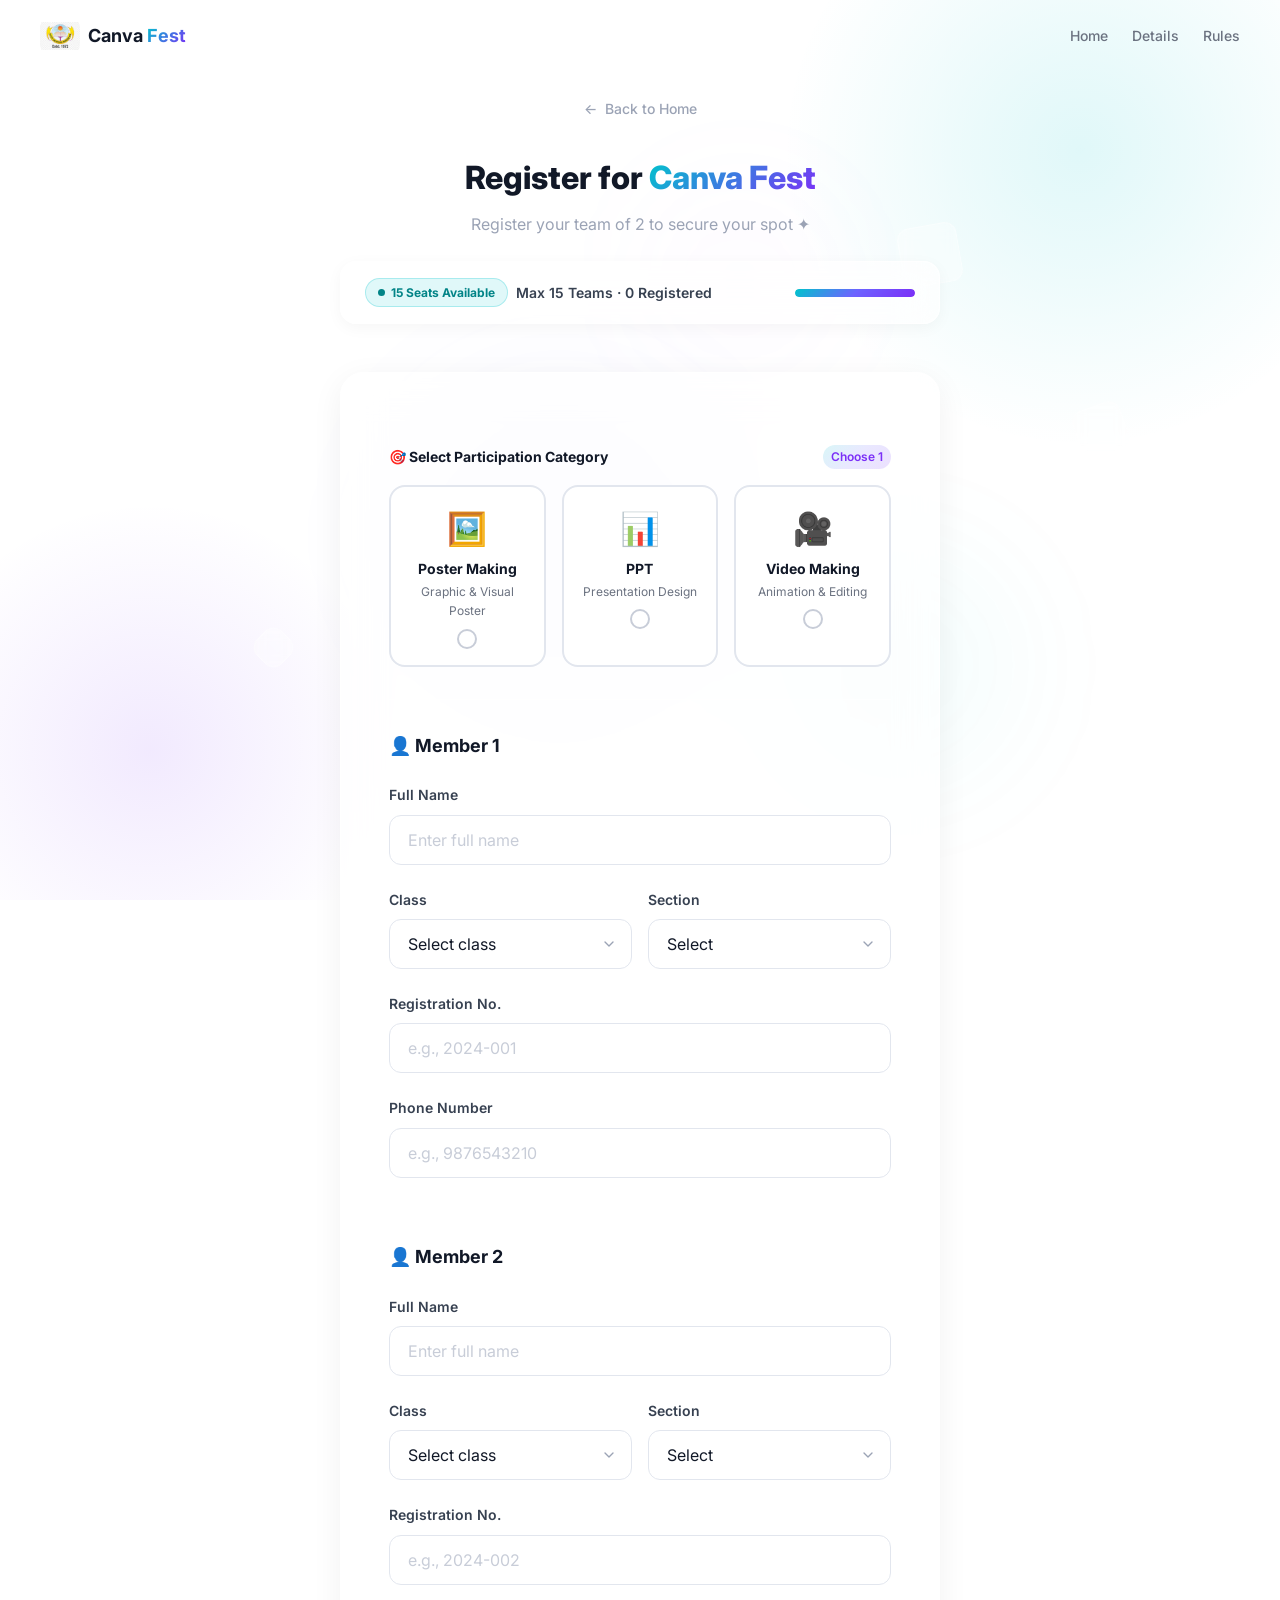
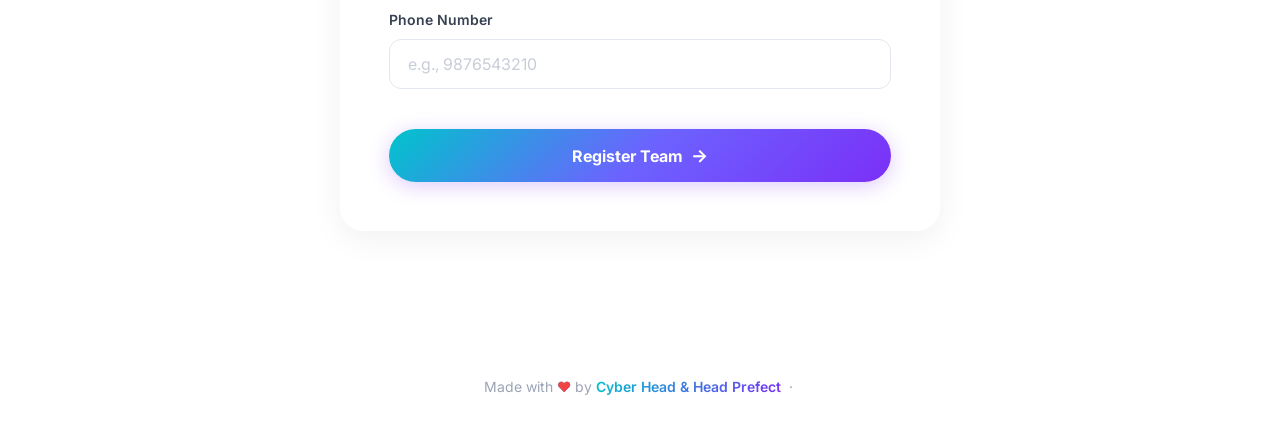
==== commit 35be4b21: "Fix Errors and Bugs" ====
--- a/register.html
+++ b/register.html
@@ -44,8 +44,8 @@
       </a>
       <ul class="nav__links">
         <li><a href="index.html" class="nav__link">Home</a></li>
-        <li><a href="index.html#about" class="nav__link">About</a></li>
         <li><a href="index.html#details" class="nav__link">Details</a></li>
+        <li><a href="rules.html" class="nav__link">Rules</a></li>
       </ul>
     </div>
   </nav>
@@ -68,14 +68,42 @@
           <div class="seats-info">
             <span class="seats-badge" id="seatsBadge">
               <span class="seats-badge__dot"></span>
-              <span id="seatsBadgeText">15 Seats Available</span>
+              <span id="seatsBadgeText">Loading...</span>
             </span>
-            <span class="seats-text" id="seatsText">Max 15 Teams</span>
+            <span class="seats-text" id="seatsText">Fetching seat data...</span>
           </div>
           <div class="seats-progress-track">
             <div class="seats-progress-fill" id="seatsProgressFill" style="width: 100%;"></div>
           </div>
         </div>
+      </div>
+
+      <!-- Already Registered Card -->
+      <div class="glass-card glass-card--strong already-registered-card" id="alreadyRegisteredCard">
+        <div class="already-reg__icon">✅</div>
+        <h2 class="already-reg__title">You're Already Registered!</h2>
+        <p class="already-reg__subtitle">
+          Your team is all set for Canva Fest 2026. No need to register again.
+        </p>
+
+        <div class="success__details">
+          <div class="success__detail-row">
+            <span class="success__detail-label">Category</span>
+            <span class="success__detail-value" id="arCategory">—</span>
+          </div>
+          <div class="success__detail-row">
+            <span class="success__detail-label">Member 1</span>
+            <span class="success__detail-value" id="arMember1">—</span>
+          </div>
+          <div class="success__detail-row">
+            <span class="success__detail-label">Member 2</span>
+            <span class="success__detail-value" id="arMember2">—</span>
+          </div>
+        </div>
+
+        <a href="index.html" class="btn btn--glass" style="width: 100%; justify-content: center;">
+          ← Back to Home
+        </a>
       </div>
 
       <div class="glass-card glass-card--strong register__form-card fade-in fade-in-delay-1" id="formCard">
@@ -286,7 +314,7 @@
   
   <footer class="footer" style="margin-top: 0;">
     <p class="footer__text">
-      Made By <span class="heart">♥</span> by <span>Cyber Head & Head Prefect</span> &nbsp;·&nbsp; 
+      Made with <span class="heart">♥</span> by <span>Cyber Head & Head Prefect</span> &nbsp;·&nbsp; 
     </p>
   </footer>
 
--- a/style.css
+++ b/style.css
@@ -650,6 +650,57 @@
   box-shadow: var(--glass-shadow);
 }
 
+/* Highlighted Button — Rules */
+.btn--highlight {
+  background: var(--glass-bg-strong);
+  backdrop-filter: var(--glass-blur);
+  -webkit-backdrop-filter: var(--glass-blur);
+  border: 2px solid var(--canva-purple);
+  color: var(--canva-purple);
+  font-weight: 700;
+}
+
+.btn--highlight:hover {
+  background: linear-gradient(135deg, rgba(123, 47, 247, 0.1), rgba(0, 196, 204, 0.1));
+  transform: translateY(-2px);
+  box-shadow: 0 8px 24px rgba(123, 47, 247, 0.2);
+}
+
+/* Highlighted Glow Button — Learn More */
+.btn--highlight-glow {
+  background: linear-gradient(135deg, rgba(0, 196, 204, 0.15), rgba(123, 47, 247, 0.15));
+  backdrop-filter: var(--glass-blur);
+  -webkit-backdrop-filter: var(--glass-blur);
+  border: 2px solid var(--canva-teal);
+  color: var(--gray-900);
+  font-weight: 700;
+  animation: glowPulse 2s ease-in-out infinite;
+  position: relative;
+}
+
+.btn--highlight-glow::before {
+  content: '';
+  position: absolute;
+  inset: -3px;
+  border-radius: var(--radius-full);
+  background: linear-gradient(135deg, var(--canva-teal), var(--canva-purple));
+  z-index: -1;
+  opacity: 0.3;
+  filter: blur(8px);
+  animation: glowPulse 2s ease-in-out infinite;
+}
+
+.btn--highlight-glow:hover {
+  background: linear-gradient(135deg, rgba(0, 196, 204, 0.25), rgba(123, 47, 247, 0.25));
+  transform: translateY(-3px) scale(1.03);
+  box-shadow: 0 8px 30px rgba(0, 196, 204, 0.3);
+}
+
+@keyframes glowPulse {
+  0%, 100% { opacity: 0.3; }
+  50% { opacity: 0.6; }
+}
+
 .btn__icon {
   font-size: var(--font-size-lg);
   transition: transform var(--transition-fast);
@@ -657,6 +708,31 @@
 
 .btn:hover .btn__icon {
   transform: translateX(3px);
+}
+
+/* Hero — Seats Full Banner */
+.hero__full-banner {
+  margin-top: var(--space-xl);
+  padding: var(--space-md) var(--space-lg);
+  background: linear-gradient(135deg, rgba(239, 68, 68, 0.1), rgba(220, 38, 38, 0.05));
+  border: 1.5px solid rgba(239, 68, 68, 0.25);
+  border-radius: var(--radius-lg);
+  font-size: var(--font-size-sm);
+  font-weight: 700;
+  color: #dc2626;
+  display: none;
+  align-items: center;
+  justify-content: center;
+  gap: var(--space-sm);
+}
+
+.hero__full-banner.visible {
+  display: flex;
+  animation: successFadeIn 0.5s ease;
+}
+
+.hero__full-icon {
+  font-size: 1.2rem;
 }
 
 .section {
@@ -700,51 +776,7 @@
   line-height: 1.7;
 }
 
-.about__card {
-  padding: var(--space-3xl);
-  display: flex;
-  align-items: center;
-  gap: var(--space-3xl);
-}
-
-.about__image-wrapper {
-  flex-shrink: 0;
-  width: 200px;
-  height: 200px;
-  display: flex;
-  align-items: center;
-  justify-content: center;
-  background: var(--canva-gradient-soft);
-  border-radius: var(--radius-2xl);
-  border: 1px solid rgba(0, 196, 204, 0.15);
-}
-
-.about__image {
-  width: 140px;
-  height: 140px;
-  object-fit: contain;
-}
-
-.about__text {
-  flex: 1;
-}
-
-.about__text h3 {
-  font-size: var(--font-size-2xl);
-  font-weight: 700;
-  color: var(--gray-900);
-  margin-bottom: var(--space-md);
-}
-
-.about__text p {
-  color: var(--gray-500);
-  line-height: 1.8;
-  margin-bottom: var(--space-md);
-}
-
-.about__text p:last-child {
-  margin-bottom: 0;
-}
+/* (Removed unused .about__ styles — sections deleted per Update2) */
 
 .details__grid {
   display: grid;
@@ -847,48 +879,219 @@
   line-height: 1.7;
 }
 
-.teammates__card {
-  padding: var(--space-3xl);
-  display: flex;
-  align-items: center;
-  gap: var(--space-3xl);
-  flex-direction: row-reverse;
-}
-
-.teammates__image-wrapper {
+/* (Removed unused .teammates__ styles — sections deleted per Update2) */
+
+/* ═══════════════════════════════════════════════
+   ALREADY REGISTERED CARD
+   ═══════════════════════════════════════════════ */
+
+.already-registered-card {
+  padding: var(--space-3xl) var(--space-2xl);
+  text-align: center;
+  display: none;
+}
+
+.already-registered-card.visible {
+  display: block;
+  animation: successFadeIn 0.6s ease;
+}
+
+.already-reg__icon {
+  width: 76px;
+  height: 76px;
+  border-radius: 50%;
+  background: linear-gradient(135deg, rgba(0, 196, 204, 0.15), rgba(52, 211, 153, 0.1));
+  border: 1.5px solid rgba(0, 196, 204, 0.25);
+  display: flex;
+  align-items: center;
+  justify-content: center;
+  margin: 0 auto var(--space-lg);
+  font-size: 34px;
+}
+
+.already-reg__title {
+  font-size: var(--font-size-2xl);
+  font-weight: 800;
+  color: var(--gray-900);
+  margin-bottom: var(--space-sm);
+}
+
+.already-reg__subtitle {
+  font-size: var(--font-size-base);
+  color: var(--gray-500);
+  margin-bottom: var(--space-xl);
+  line-height: 1.6;
+}
+
+/* ═══════════════════════════════════════════════
+   RULES PAGE STYLES
+   ═══════════════════════════════════════════════ */
+
+.rules-page {
+  min-height: 100vh;
+  padding: calc(var(--space-4xl) + 60px) var(--space-xl) var(--space-4xl);
+}
+
+.rules__container {
+  max-width: 800px;
+  margin: 0 auto;
+}
+
+.rules__header {
+  text-align: center;
+  margin-bottom: var(--space-2xl);
+}
+
+.rules__title {
+  font-size: var(--font-size-3xl);
+  font-weight: 800;
+  color: var(--gray-900);
+  margin-top: var(--space-md);
+  margin-bottom: var(--space-sm);
+}
+
+.rules__subtitle {
+  font-size: var(--font-size-base);
+  color: var(--gray-400);
+}
+
+.rules__card {
+  padding: var(--space-2xl);
+  margin-bottom: var(--space-xl);
+}
+
+.rules__card-header {
+  display: flex;
+  align-items: center;
+  gap: var(--space-md);
+  margin-bottom: var(--space-xl);
+  padding-bottom: var(--space-md);
+  border-bottom: 1px solid var(--glass-border);
+}
+
+.rules__card-icon {
+  font-size: 1.8rem;
+}
+
+.rules__card-title {
+  font-size: var(--font-size-xl);
+  font-weight: 800;
+  color: var(--gray-900);
+}
+
+.rules__list {
+  display: flex;
+  flex-direction: column;
+  gap: var(--space-lg);
+}
+
+.rule-item {
+  display: flex;
+  gap: var(--space-md);
+  align-items: flex-start;
+}
+
+.rule-item__number {
   flex-shrink: 0;
-  width: 220px;
+  width: 36px;
+  height: 36px;
+  border-radius: var(--radius-md);
+  background: var(--canva-gradient-soft);
+  border: 1px solid rgba(123, 47, 247, 0.12);
   display: flex;
   align-items: center;
   justify-content: center;
-}
-
-.teammates__image {
-  width: 200px;
-  height: auto;
-  filter: drop-shadow(0 8px 24px rgba(0, 0, 0, 0.08));
-  transition: transform var(--transition-spring);
-}
-
-.teammates__image:hover {
-  transform: scale(1.05);
-}
-
-.teammates__text {
-  flex: 1;
-}
-
-.teammates__text h3 {
-  font-size: var(--font-size-2xl);
+  font-size: var(--font-size-xs);
+  font-weight: 800;
+  color: var(--canva-purple);
+}
+
+.rule-item__content h3 {
+  font-size: var(--font-size-base);
   font-weight: 700;
   color: var(--gray-900);
-  margin-bottom: var(--space-md);
-}
-
-.teammates__text p {
+  margin-bottom: 2px;
+}
+
+.rule-item__content p {
+  font-size: var(--font-size-sm);
   color: var(--gray-500);
-  line-height: 1.8;
-  margin-bottom: var(--space-xl);
+  line-height: 1.7;
+}
+
+.rule-item__content strong {
+  color: var(--gray-700);
+}
+
+.rules__info-box {
+  display: flex;
+  flex-direction: column;
+  gap: var(--space-md);
+}
+
+.rules__info-box p {
+  font-size: var(--font-size-sm);
+  color: var(--gray-700);
+  line-height: 1.7;
+}
+
+.rules__warning {
+  padding: var(--space-md);
+  background: linear-gradient(135deg, rgba(251, 191, 36, 0.1), rgba(245, 158, 11, 0.05));
+  border: 1px solid rgba(245, 158, 11, 0.2);
+  border-radius: var(--radius-md);
+  color: #92400e !important;
+}
+
+.rules__judges-grid {
+  display: flex;
+  gap: var(--space-md);
+  flex-wrap: wrap;
+}
+
+.judge-chip {
+  display: flex;
+  align-items: center;
+  gap: var(--space-sm);
+  padding: var(--space-sm) var(--space-lg);
+  background: var(--canva-gradient-soft);
+  border: 1px solid rgba(123, 47, 247, 0.12);
+  border-radius: var(--radius-full);
+  font-size: var(--font-size-sm);
+  font-weight: 600;
+  color: var(--gray-900);
+}
+
+.judge-chip__icon {
+  font-size: 1.2rem;
+}
+
+.rules__quick-grid {
+  display: grid;
+  grid-template-columns: 1fr 1fr;
+  gap: var(--space-md);
+}
+
+.quick-item {
+  display: flex;
+  flex-direction: column;
+  gap: 2px;
+  padding: var(--space-md);
+  background: var(--canva-gradient-soft);
+  border-radius: var(--radius-md);
+  border: 1px solid rgba(0, 196, 204, 0.1);
+}
+
+.quick-item__label {
+  font-size: var(--font-size-xs);
+  font-weight: 600;
+  color: var(--gray-400);
+}
+
+.quick-item__value {
+  font-size: var(--font-size-base);
+  font-weight: 700;
+  color: var(--gray-900);
 }
 
 .footer {
@@ -1496,34 +1699,14 @@
     font-size: var(--font-size-3xl);
   }
 
-  .about__card {
+  /* (Removed unused responsive .about__ and .teammates__ styles) */
+
+  .rules__quick-grid {
+    grid-template-columns: 1fr;
+  }
+
+  .rules__judges-grid {
     flex-direction: column;
-    text-align: center;
-    padding: var(--space-xl);
-  }
-
-  .about__image-wrapper {
-    width: 150px;
-    height: 150px;
-  }
-
-  .about__image {
-    width: 100px;
-    height: 100px;
-  }
-
-  .teammates__card {
-    flex-direction: column;
-    text-align: center;
-    padding: var(--space-xl);
-  }
-
-  .teammates__image-wrapper {
-    width: 160px;
-  }
-
-  .teammates__image {
-    width: 150px;
   }
 
   .details__grid {
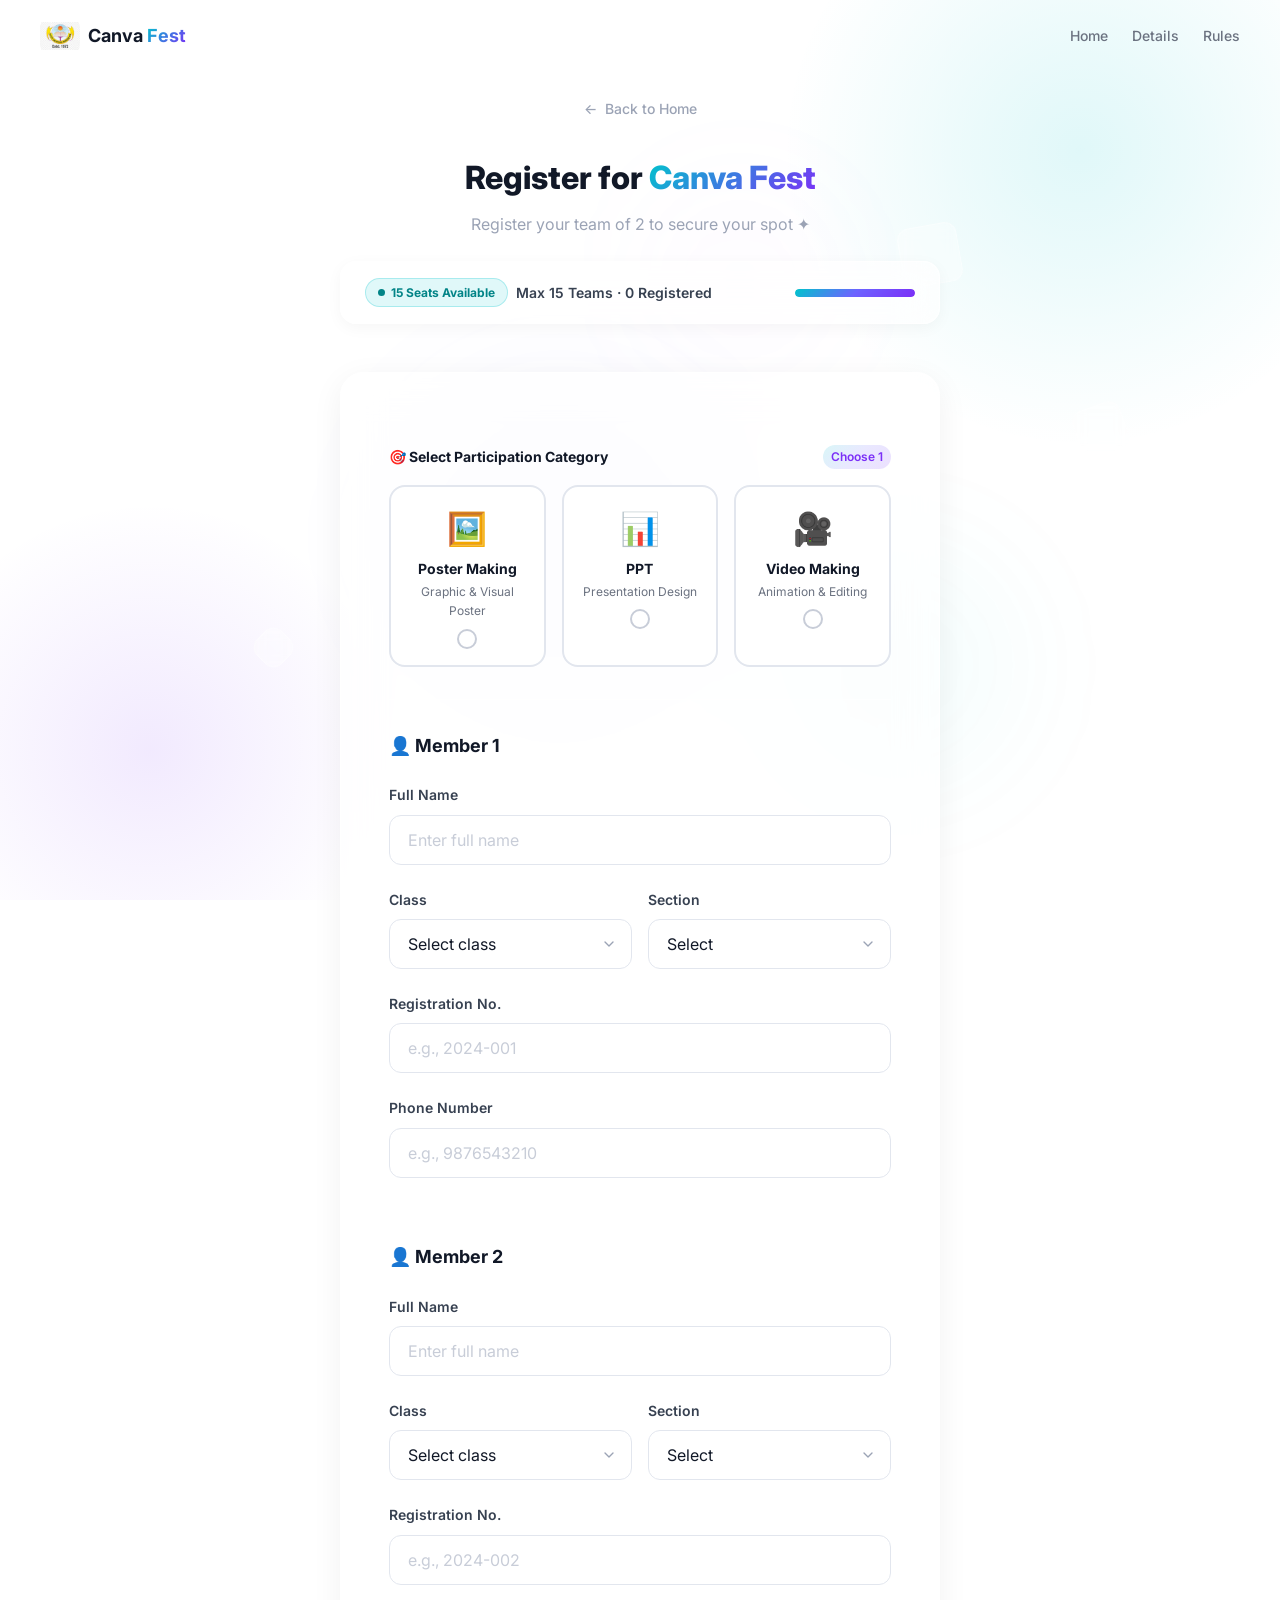
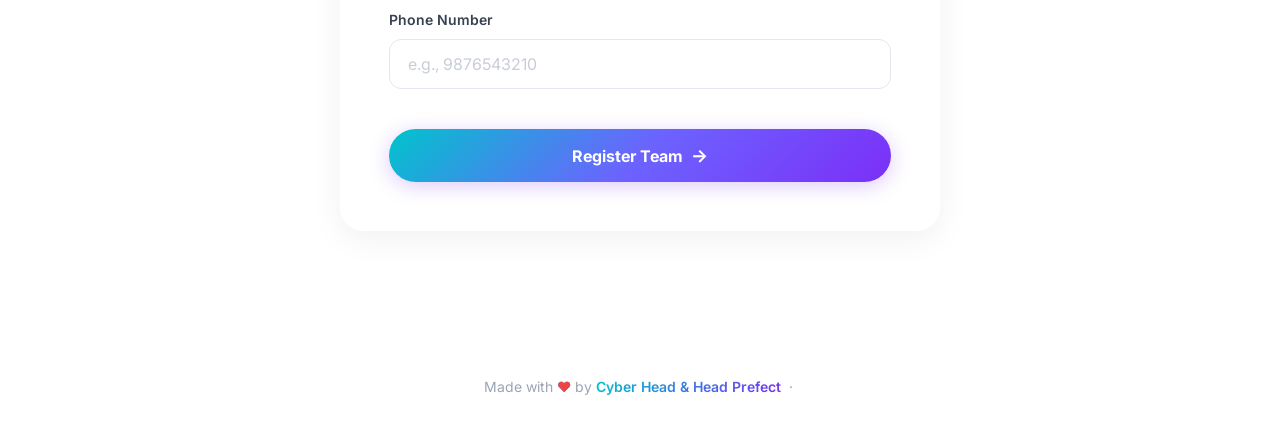
==== commit 7a6fb1db: "Remove all comments from HTML, CSS, and JS files" ====
--- a/register.html
+++ b/register.html
@@ -10,7 +10,6 @@
 </head>
 <body>
 
-  
   <div class="skeleton-wrapper" id="skeletonLoader">
     <div class="skeleton-pulse">
       <div class="skeleton-logo"></div>
@@ -20,7 +19,6 @@
     <div class="skeleton-bar skeleton-bar--sm"></div>
   </div>
 
-  
   <div class="mesh-bg">
     <div class="mesh-orb mesh-orb--1"></div>
     <div class="mesh-orb mesh-orb--2"></div>
@@ -35,7 +33,6 @@
     <div class="glass-shard glass-shard--5"></div>
   </div>
 
-  
   <nav class="nav" id="mainNav">
     <div class="nav__inner">
       <a href="index.html" class="nav__brand">
@@ -50,11 +47,9 @@
     </div>
   </nav>
 
-  
   <section class="register-page">
     <div class="register__container">
 
-      
       <div class="register__header fade-in">
         <a href="index.html" class="register__back">
           <span class="register__back-icon">←</span>
@@ -63,7 +58,6 @@
         <h1 class="register__title">Register for <span style="background: var(--canva-gradient-text); -webkit-background-clip: text; -webkit-text-fill-color: transparent; background-clip: text;">Canva Fest</span></h1>
         <p class="register__subtitle">Register your team of 2 to secure your spot ✦</p>
 
-        <!-- Seats Availability Counter Banner -->
         <div class="seats-banner" id="seatsBanner">
           <div class="seats-info">
             <span class="seats-badge" id="seatsBadge">
@@ -78,7 +72,6 @@
         </div>
       </div>
 
-      <!-- Already Registered Card -->
       <div class="glass-card glass-card--strong already-registered-card" id="alreadyRegisteredCard">
         <div class="already-reg__icon">✅</div>
         <h2 class="already-reg__title">You're Already Registered!</h2>
@@ -109,7 +102,6 @@
       <div class="glass-card glass-card--strong register__form-card fade-in fade-in-delay-1" id="formCard">
         <form id="registerForm" novalidate>
 
-          <!-- MCQ Category Selector -->
           <div class="category-section">
             <div class="category-section__title">
               <span>🎯 Select Participation Category</span>
@@ -290,7 +282,6 @@
         </a>
       </div>
 
-      <!-- Registration Closed View -->
       <div class="glass-card glass-card--strong closed-card" id="closedCard">
         <div class="closed__icon">🔒</div>
         <h2 class="closed__title">Registration Closed</h2>
@@ -311,10 +302,9 @@
     </div>
   </section>
 
-  
   <footer class="footer" style="margin-top: 0;">
     <p class="footer__text">
-      Made with <span class="heart">♥</span> by <span>Cyber Head & Head Prefect</span> &nbsp;·&nbsp; 
+      Made with <span class="heart">♥</span> by <span>Cyber Head & Head Prefect</span> &nbsp;·&nbsp;
     </p>
   </footer>
 
--- a/style.css
+++ b/style.css
@@ -1,7 +1,7 @@
 @import url('https://fonts.googleapis.com/css2?family=Inter:wght@300;400;500;600;700;800;900&display=swap');
 
 :root {
-  
+
   --white: #ffffff;
   --white-soft: #f8f9fc;
   --white-muted: #eef1f6;
@@ -23,7 +23,6 @@
   --canva-gradient-soft: linear-gradient(135deg, rgba(0, 196, 204, 0.15) 0%, rgba(108, 99, 255, 0.15) 50%, rgba(123, 47, 247, 0.15) 100%);
   --canva-gradient-text: linear-gradient(135deg, #00c4cc 0%, #7b2ff7 100%);
 
-  
   --glass-bg: rgba(255, 255, 255, 0.45);
   --glass-bg-strong: rgba(255, 255, 255, 0.65);
   --glass-bg-subtle: rgba(255, 255, 255, 0.25);
@@ -35,7 +34,6 @@
   --glass-blur: blur(20px);
   --glass-blur-strong: blur(30px);
 
-  
   --space-xs: 0.25rem;
   --space-sm: 0.5rem;
   --space-md: 1rem;
@@ -45,7 +43,6 @@
   --space-3xl: 4rem;
   --space-4xl: 6rem;
 
-  
   --radius-sm: 8px;
   --radius-md: 12px;
   --radius-lg: 16px;
@@ -53,13 +50,11 @@
   --radius-2xl: 32px;
   --radius-full: 9999px;
 
-  
   --transition-fast: 0.2s cubic-bezier(0.4, 0, 0.2, 1);
   --transition-base: 0.3s cubic-bezier(0.4, 0, 0.2, 1);
   --transition-slow: 0.5s cubic-bezier(0.4, 0, 0.2, 1);
   --transition-spring: 0.6s cubic-bezier(0.34, 1.56, 0.64, 1);
 
-  
   --font-family: 'Inter', -apple-system, BlinkMacSystemFont, 'Segoe UI', sans-serif;
   --font-size-xs: 0.75rem;
   --font-size-sm: 0.875rem;
@@ -650,7 +645,6 @@
   box-shadow: var(--glass-shadow);
 }
 
-/* Highlighted Button — Rules */
 .btn--highlight {
   background: var(--glass-bg-strong);
   backdrop-filter: var(--glass-blur);
@@ -666,7 +660,6 @@
   box-shadow: 0 8px 24px rgba(123, 47, 247, 0.2);
 }
 
-/* Highlighted Glow Button — Learn More */
 .btn--highlight-glow {
   background: linear-gradient(135deg, rgba(0, 196, 204, 0.15), rgba(123, 47, 247, 0.15));
   backdrop-filter: var(--glass-blur);
@@ -710,7 +703,6 @@
   transform: translateX(3px);
 }
 
-/* Hero — Seats Full Banner */
 .hero__full-banner {
   margin-top: var(--space-xl);
   padding: var(--space-md) var(--space-lg);
@@ -776,8 +768,6 @@
   line-height: 1.7;
 }
 
-/* (Removed unused .about__ styles — sections deleted per Update2) */
-
 .details__grid {
   display: grid;
   grid-template-columns: repeat(auto-fit, minmax(250px, 1fr));
@@ -817,7 +807,6 @@
   color: var(--gray-900);
 }
 
-/* Category Showcase Section Styles */
 .categories-showcase-grid {
   display: grid;
   grid-template-columns: repeat(auto-fit, minmax(280px, 1fr));
@@ -879,12 +868,6 @@
   line-height: 1.7;
 }
 
-/* (Removed unused .teammates__ styles — sections deleted per Update2) */
-
-/* ═══════════════════════════════════════════════
-   ALREADY REGISTERED CARD
-   ═══════════════════════════════════════════════ */
-
 .already-registered-card {
   padding: var(--space-3xl) var(--space-2xl);
   text-align: center;
@@ -922,10 +905,6 @@
   margin-bottom: var(--space-xl);
   line-height: 1.6;
 }
-
-/* ═══════════════════════════════════════════════
-   RULES PAGE STYLES
-   ═══════════════════════════════════════════════ */
 
 .rules-page {
   min-height: 100vh;
@@ -1179,7 +1158,6 @@
   color: var(--gray-400);
 }
 
-/* Seats Counter Banner */
 .seats-banner {
   background: var(--glass-bg-strong);
   backdrop-filter: var(--glass-blur);
@@ -1249,7 +1227,6 @@
   transition: width 0.6s cubic-bezier(0.4, 0, 0.2, 1);
 }
 
-/* MCQ Category Selector Section */
 .category-section {
   margin-top: var(--space-lg);
   margin-bottom: var(--space-xl);
@@ -1361,7 +1338,6 @@
   transition: transform var(--transition-spring);
 }
 
-/* Checked MCQ Card State */
 .mcq-card.selected {
   border-color: var(--canva-purple);
   background: linear-gradient(135deg, rgba(0, 196, 204, 0.08) 0%, rgba(123, 47, 247, 0.08) 100%);
@@ -1382,7 +1358,6 @@
   animation: shake 0.4s ease;
 }
 
-/* Registration Closed Card */
 .closed-card {
   padding: var(--space-3xl) var(--space-2xl);
   text-align: center;
@@ -1699,8 +1674,6 @@
     font-size: var(--font-size-3xl);
   }
 
-  /* (Removed unused responsive .about__ and .teammates__ styles) */
-
   .rules__quick-grid {
     grid-template-columns: 1fr;
   }
@@ -1764,4 +1737,4 @@
 
 ::-webkit-scrollbar-thumb:hover {
   background: var(--gray-400);
-}+}
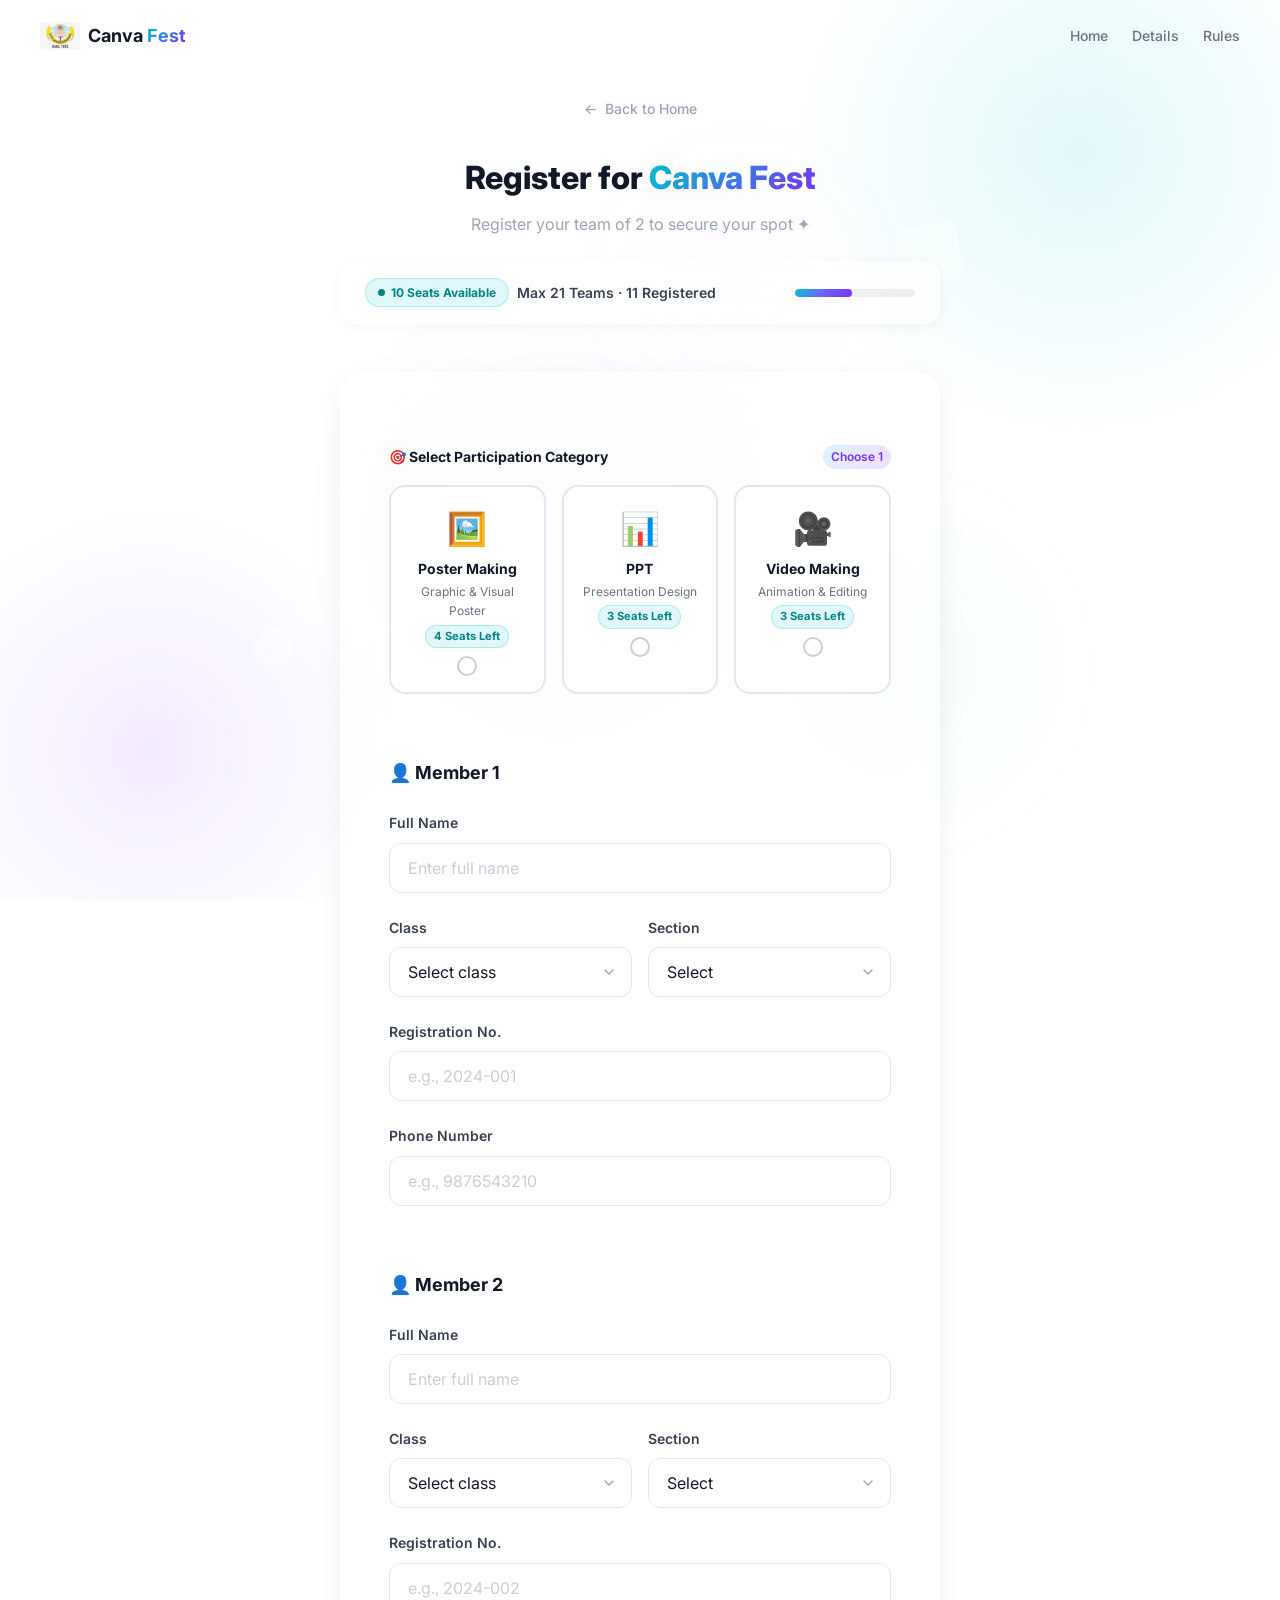
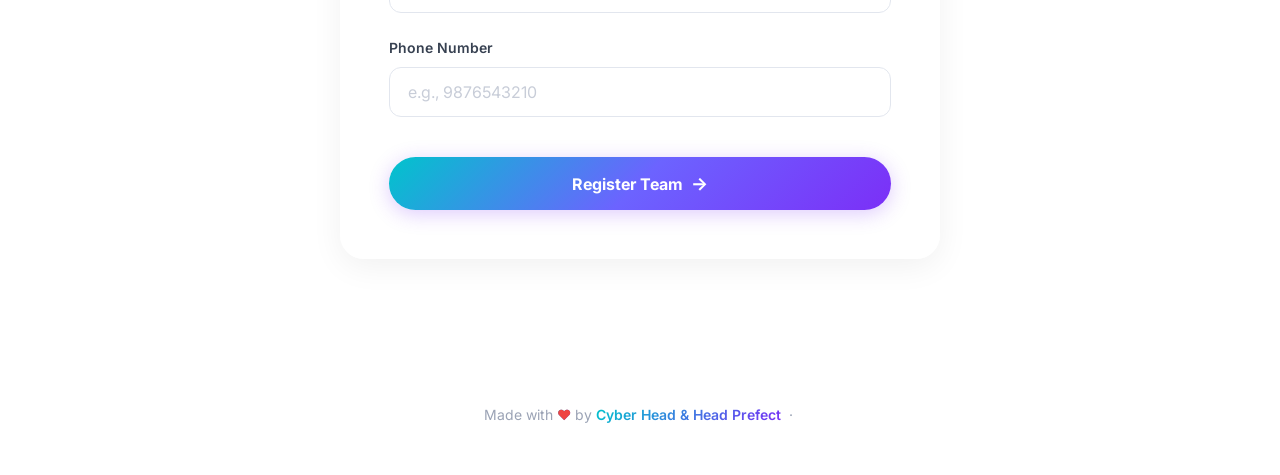
==== commit fac0d75f: "Implement Update4: per-category limits (Poster 10, PPT 6, Video 5), category locking, real-time coun" ====
--- a/register.html
+++ b/register.html
@@ -111,27 +111,30 @@
 
             <div class="mcq-grid" id="mcqGrid">
 
-              <label class="mcq-card">
+              <label class="mcq-card" data-category="poster">
                 <input type="radio" name="eventCategory" value="Poster Making">
                 <div class="mcq-card__icon">🖼️</div>
                 <div class="mcq-card__name">Poster Making</div>
                 <div class="mcq-card__desc">Graphic & Visual Poster</div>
+                <div class="mcq-card__seat-badge" id="catSeatPoster">Loading...</div>
                 <div class="mcq-card__radio-badge"></div>
               </label>
 
-              <label class="mcq-card">
+              <label class="mcq-card" data-category="ppt">
                 <input type="radio" name="eventCategory" value="PPT">
                 <div class="mcq-card__icon">📊</div>
                 <div class="mcq-card__name">PPT</div>
                 <div class="mcq-card__desc">Presentation Design</div>
+                <div class="mcq-card__seat-badge" id="catSeatPPT">Loading...</div>
                 <div class="mcq-card__radio-badge"></div>
               </label>
 
-              <label class="mcq-card">
+              <label class="mcq-card" data-category="video">
                 <input type="radio" name="eventCategory" value="Video Making">
                 <div class="mcq-card__icon">🎥</div>
                 <div class="mcq-card__name">Video Making</div>
                 <div class="mcq-card__desc">Animation & Editing</div>
+                <div class="mcq-card__seat-badge" id="catSeatVideo">Loading...</div>
                 <div class="mcq-card__radio-badge"></div>
               </label>
 
@@ -286,7 +289,7 @@
         <div class="closed__icon">🔒</div>
         <h2 class="closed__title">Registration Closed</h2>
         <p class="closed__subtitle">
-          All 15 team spots for Canva Fest 2026 have been filled!
+          All team spots for Canva Fest 2026 have been filled!
         </p>
 
         <div class="closed__contact-box">
--- a/style.css
+++ b/style.css
@@ -1358,6 +1358,68 @@
   animation: shake 0.4s ease;
 }
 
+.mcq-card__seat-badge {
+  margin-top: var(--space-xs);
+  font-size: 0.7rem;
+  font-weight: 700;
+  padding: 2px 8px;
+  border-radius: var(--radius-full);
+  background: rgba(0, 196, 204, 0.12);
+  color: #028487;
+  border: 1px solid rgba(0, 196, 204, 0.25);
+  transition: all var(--transition-fast);
+}
+
+.mcq-card__seat-badge--urgent {
+  background: rgba(245, 158, 11, 0.15);
+  color: #b45309;
+  border-color: rgba(245, 158, 11, 0.3);
+}
+
+.mcq-card__seat-badge--full {
+  background: rgba(239, 68, 68, 0.15);
+  color: #dc2626;
+  border-color: rgba(239, 68, 68, 0.3);
+}
+
+.mcq-card--locked {
+  opacity: 0.6;
+  cursor: not-allowed !important;
+  background: rgba(243, 244, 246, 0.6) !important;
+  border-color: rgba(209, 213, 219, 0.8) !important;
+  box-shadow: none !important;
+  transform: none !important;
+}
+
+.mcq-card--locked:hover {
+  transform: none !important;
+  box-shadow: none !important;
+  border-color: rgba(239, 68, 68, 0.4) !important;
+}
+
+.mcq-card--locked .mcq-card__icon {
+  filter: grayscale(0.5);
+  transform: none !important;
+}
+
+.mcq-card--locked .mcq-card__radio-badge {
+  border-color: #ef4444;
+  background: rgba(239, 68, 68, 0.1);
+  position: relative;
+}
+
+.mcq-card--locked .mcq-card__radio-badge::after {
+  content: '✕';
+  color: #dc2626;
+  font-size: 10px;
+  font-weight: 900;
+  background: transparent;
+  transform: scale(1);
+  display: flex;
+  align-items: center;
+  justify-content: center;
+}
+
 .closed-card {
   padding: var(--space-3xl) var(--space-2xl);
   text-align: center;
